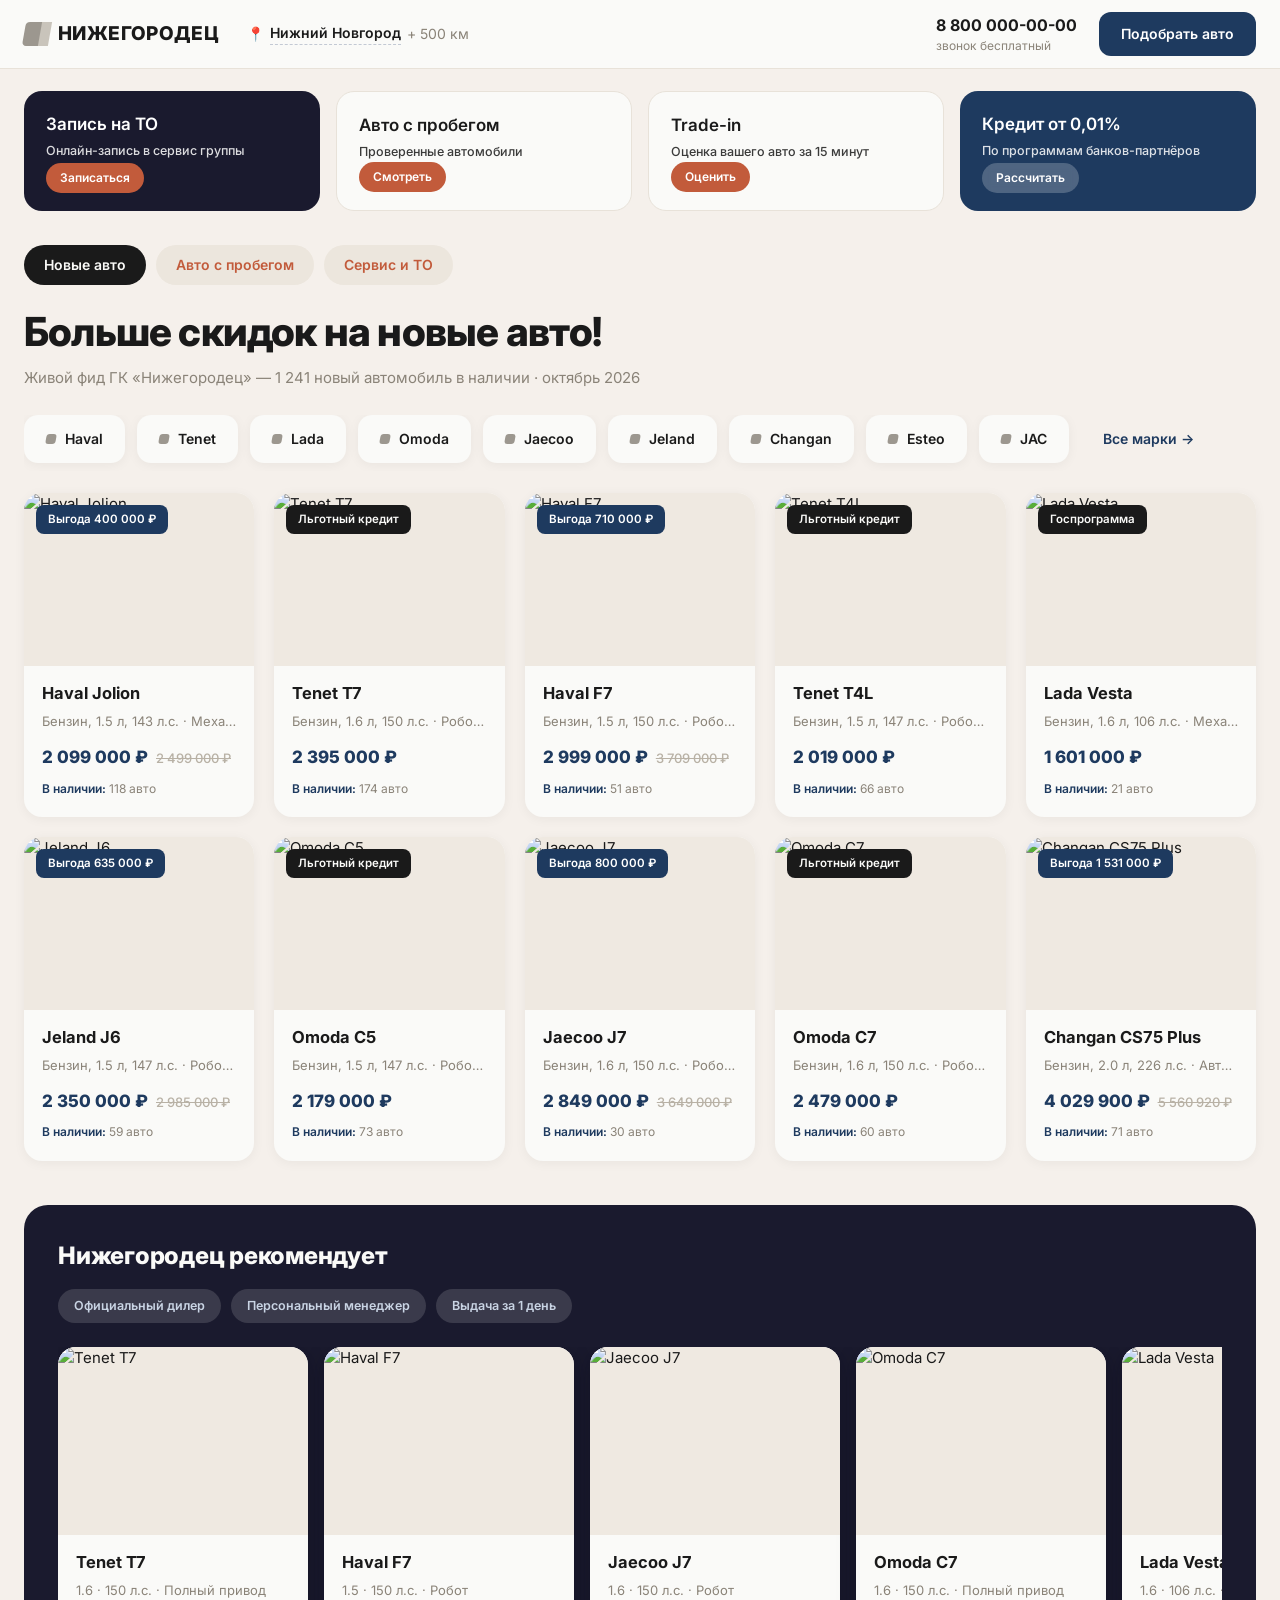
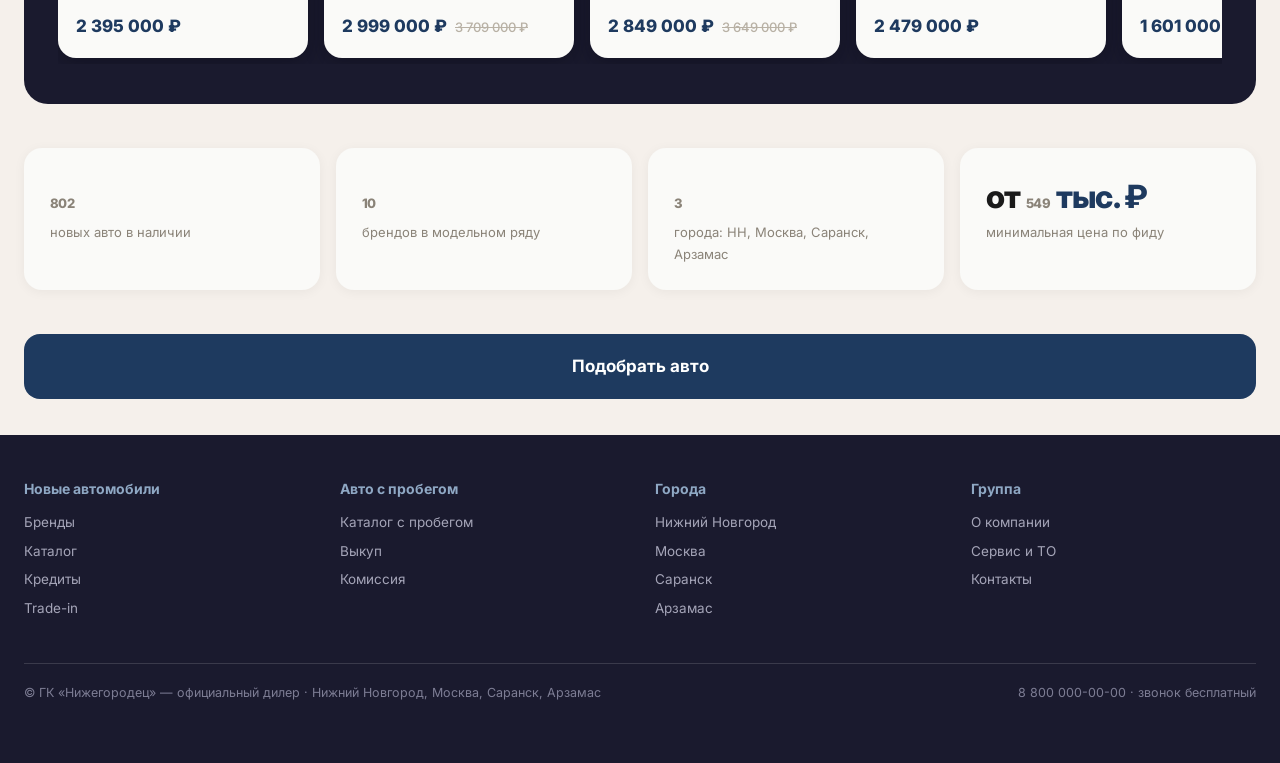
==== index.html @ 3986756a "Новый сайт ГК «Нижегородец» — концепция «Маркетплейс 2026» (вариант 6)" ====
<!DOCTYPE html>
<html lang="ru">
<head>
<meta charset="UTF-8">
<meta name="viewport" content="width=device-width, initial-scale=1.0">
<title>ГК «Нижегородец» — новые автомобили 16 брендов в наличии</title>
<link rel="preconnect" href="https://fonts.googleapis.com">
<link rel="preconnect" href="https://fonts.gstatic.com" crossorigin>
<link href="https://fonts.googleapis.com/css2?family=Inter:wght@400;500;600;700;800&display=swap" rel="stylesheet">
<style>
:root{
  --bg:#F5F0EB;
  --card:#FAFAF8;
  --ink:#1A1A1A;
  --muted:#8a8378;
  --blue:#1E3A5F;
  --blue-dark:#152b46;
  --red:#1E3A5F;
  --terra:#C25B3B;
  --mint:#1A1A2E;
  --mint-soft:#efe9e1;
  --dark:#1A1A2E;
  --radius:18px;
  --shadow:0 2px 12px rgba(26,26,26,.05);
}
*{margin:0;padding:0;box-sizing:border-box}
body{background:var(--bg);color:var(--ink);font-family:'Inter',Arial,sans-serif;font-size:15px;line-height:1.45}
a{color:inherit;text-decoration:none}
img{display:block;max-width:100%}
.wrap{max-width:1360px;margin:0 auto;padding:0 24px}

/* header */
header{background:#FAFAF8;border-bottom:1px solid #e8e2d9;position:sticky;top:0;z-index:800}
.header-in{display:flex;align-items:center;gap:28px;height:68px}
.logo{display:flex;align-items:center;gap:10px;font-weight:800;font-size:19px;letter-spacing:.02em;text-transform:uppercase}
.logo .mark{width:24px;height:24px;background:#9c978f;transform:skew(-10deg);border-radius:4px}
.logo .mark::after{content:'';display:block;width:10px;height:24px;background:#c9c4bb;margin-left:16px;transform:skew(0deg)}
.city b{border-bottom-color:#cfc8bc}
.city{display:flex;align-items:center;gap:6px;color:var(--muted);font-size:14px}
.city b{color:var(--ink);font-weight:600;border-bottom:1px dashed #c3c9d4}
.header-right{margin-left:auto;display:flex;align-items:center;gap:22px}
.phone{font-weight:700;font-size:16px}
.phone span{display:block;font-weight:400;font-size:12px;color:var(--muted)}
.btn-blue{background:var(--blue);color:#fff;font-weight:600;font-size:14px;padding:12px 22px;border-radius:12px;transition:background .2s}
.btn-blue:hover{background:var(--blue-dark)}

/* promo tiles */
.promo{display:grid;grid-template-columns:repeat(4,1fr);gap:16px;margin:22px 0}
.tile{border-radius:var(--radius);padding:22px 22px 26px;min-height:120px;position:relative;overflow:hidden;color:#fff;font-weight:600;font-size:17px;line-height:1.3;transition:transform .25s}
.tile:hover{transform:translateY(-3px)}
.tile small{display:block;font-weight:500;font-size:12.5px;opacity:.85;margin-top:8px}
.tile .pill{position:absolute;left:22px;bottom:18px;background:rgba(255,255,255,.25);backdrop-filter:blur(4px);border-radius:999px;padding:7px 14px;font-size:12px;font-weight:600}
.t1{background:#1A1A2E}
.t1 .pill{background:var(--terra);color:#fff}
.t2{background:#FAFAF8;color:#1A1A1A;border:1px solid #e8e2d9}
.t2 .pill{background:var(--terra);color:#fff}
.t3{background:#FAFAF8;color:#1A1A1A;border:1px solid #e8e2d9}
.t3 .pill{background:var(--terra);color:#fff}
.t4{background:#1E3A5F}
.t4 .pill{background:rgba(255,255,255,.22)}
@media(max-width:1000px){.promo{grid-template-columns:repeat(2,1fr)}}

/* tabs + h1 */
.tabs{display:flex;gap:10px;margin:34px 0 18px}
.tab{padding:10px 20px;border-radius:999px;background:#ece6dd;font-weight:600;font-size:14px;color:var(--muted)}
.tab.on{background:#1A1A1A;color:#FAFAF8}
.tab.terra{color:var(--terra)}
h1{font-size:clamp(26px,3.2vw,40px);font-weight:800;letter-spacing:-.02em}
.sub{color:var(--muted);margin-top:6px}

/* brand chips */
.brands{display:flex;gap:12px;margin:26px 0 8px;overflow-x:auto;padding-bottom:8px;scrollbar-width:none}
.brands::-webkit-scrollbar{display:none}
.chip{flex:0 0 auto;display:flex;align-items:center;gap:9px;background:#fff;border-radius:14px;padding:12px 20px;font-weight:600;font-size:14px;box-shadow:var(--shadow);transition:box-shadow .2s,border .2s;border:2px solid transparent}
.chip{background:#FAFAF8;border:2px solid transparent}
.chip:hover{border-color:var(--blue)}
.chip .dot{width:10px;height:10px;border-radius:3px;background:#9c978f;transform:skew(-10deg)}
.chip.all{background:transparent;box-shadow:none;color:var(--blue)}

/* catalog grid */
.grid{display:grid;grid-template-columns:repeat(5,1fr);gap:20px;margin-top:22px}
@media(max-width:1200px){.grid{grid-template-columns:repeat(3,1fr)}}
@media(max-width:760px){.grid{grid-template-columns:repeat(2,1fr)}}
.card{background:var(--card);border-radius:var(--radius);overflow:hidden;box-shadow:var(--shadow);transition:transform .25s,box-shadow .25s;display:flex;flex-direction:column}
.card:hover{transform:translateY(-4px);box-shadow:0 10px 28px rgba(20,24,31,.12)}
.card__img{position:relative;background:#efe9e1;aspect-ratio:4/3;overflow:hidden}
.card__img img{width:100%;height:100%;object-fit:cover;transition:transform .5s}
.card:hover .card__img img{transform:scale(1.05)}
.badge{position:absolute;top:12px;left:12px;background:#1A1A1A;color:#FAFAF8;font-size:11.5px;font-weight:600;padding:6px 12px;border-radius:8px}
.badge.disc{background:var(--blue);color:#fff}
.card__body{padding:16px 18px 20px;display:flex;flex-direction:column;gap:6px;flex:1}
.card__name{font-weight:700;font-size:16.5px}
.card__specs{color:var(--muted);font-size:13px;white-space:nowrap;overflow:hidden;text-overflow:ellipsis}
.card__price{margin-top:auto;padding-top:8px}
.price-now{color:#1E3A5F;font-weight:800;font-size:17px}
.price-old{color:#b8b1a5;font-size:13px;text-decoration:line-through;margin-left:8px;font-weight:500}
.stock-line{font-size:12px;color:var(--muted);margin-top:4px}
.stock-line b{color:#1E3A5F;font-weight:600}

/* recommend band */
.band{background:#1A1A2E;border-radius:24px;padding:34px 34px 40px;margin:44px 0}
.band h2{color:#FAFAF8;font-size:24px;font-weight:800;letter-spacing:-.01em}
.band .band-chips{display:flex;gap:10px;margin:16px 0 24px}
.band .band-chips span{background:rgba(250,250,248,.14);color:#c9d4e4;font-size:12.5px;font-weight:600;padding:8px 16px;border-radius:999px}
.scroller{display:grid;grid-auto-flow:column;grid-auto-columns:minmax(250px,1fr);gap:16px;overflow-x:auto;padding-bottom:6px;scrollbar-width:none}
.scroller::-webkit-scrollbar{display:none}
.scroller .card{box-shadow:0 6px 18px rgba(10,10,20,.35)}

/* big cta */
.bigcta{display:block;text-align:center;background:var(--blue);color:#fff;font-weight:700;font-size:17px;padding:20px;border-radius:16px;margin:36px 0;transition:background .2s}
.bigcta:hover{background:var(--blue-dark)}

/* numbers */
.nums{display:grid;grid-template-columns:repeat(4,1fr);gap:16px;margin:10px 0 44px}
.num{background:#FAFAF8;border-radius:var(--radius);box-shadow:var(--shadow);padding:26px}
.num b{display:block;font-size:32px;font-weight:800;letter-spacing:-.02em;color:#1A1A1A}
.num b i{font-style:normal;color:var(--blue)}
.num span{color:var(--muted);font-size:13px}
@media(max-width:900px){.nums{grid-template-columns:repeat(2,1fr)}}

/* footer */
footer{background:#1A1A2E;color:#FAFAF8;padding:44px 0 60px;margin-top:20px}
.foot-grid h4{color:#8fa8c4}
.foot-base{border-top-color:rgba(250,250,248,.14)!important;color:#7d7d94!important}
.foot-grid{display:grid;grid-template-columns:repeat(4,1fr);gap:30px}
.foot-grid h4{font-size:14px;font-weight:700;margin-bottom:14px}
.foot-grid a{display:block;color:#a5a5b8;font-size:13.5px;margin-bottom:9px}
.foot-grid a:hover{color:#8fa8c4}
.foot-base{margin-top:36px;padding-top:20px;border-top:1px solid #eceef2;color:#a9b0bd;font-size:12.5px;display:flex;justify-content:space-between;flex-wrap:wrap;gap:8px}
@media(max-width:800px){.foot-grid{grid-template-columns:repeat(2,1fr)}}

/* reveal */
.rv{opacity:0;transform:translateY(24px);transition:opacity .5s cubic-bezier(.83,0,.17,1),transform .5s cubic-bezier(.83,0,.17,1)}
.rv.in{opacity:1;transform:none}
</style>
</head>
<body>

<header>
  <div class="wrap header-in">
    <a class="logo" href="#"><span class="mark"></span>Нижегородец</a>
    <div class="city">📍 <b>Нижний Новгород</b> + 500 км</div>
    <div class="header-right">
      <div class="phone">8 800 000-00-00<span>звонок бесплатный</span></div>
      <a class="btn-blue" href="#cta">Подобрать авто</a>
    </div>
  </div>
</header>

<div class="wrap">

  <!-- promo tiles -->
  <div class="promo">
    <a class="tile t1 rv" href="#">Запись на ТО<small>Онлайн-запись в сервис группы</small><span class="pill">Записаться</span></a>
    <a class="tile t2 rv" href="#">Авто с пробегом<small>Проверенные автомобили</small><span class="pill">Смотреть</span></a>
    <a class="tile t3 rv" href="#">Trade-in<small>Оценка вашего авто за 15 минут</small><span class="pill">Оценить</span></a>
    <a class="tile t4 rv" href="#">Кредит от 0,01%<small>По программам банков-партнёров</small><span class="pill">Рассчитать</span></a>
  </div>

  <!-- tabs -->
  <div class="tabs rv">
    <span class="tab on">Новые авто</span>
    <span class="tab terra">Авто с пробегом</span>
    <span class="tab terra">Сервис и ТО</span>
  </div>

  <h1 class="rv">Больше скидок на новые авто!</h1>
  <p class="sub rv">Живой фид ГК «Нижегородец» — 1 241 новый автомобиль в наличии · октябрь 2026</p>

  <!-- brand chips -->
  <div class="brands rv">
    <a class="chip" href="#"><span class="dot"></span>Haval</a>
    <a class="chip" href="#"><span class="dot"></span>Tenet</a>
    <a class="chip" href="#"><span class="dot"></span>Lada</a>
    <a class="chip" href="#"><span class="dot"></span>Omoda</a>
    <a class="chip" href="#"><span class="dot"></span>Jaecoo</a>
    <a class="chip" href="#"><span class="dot"></span>Jeland</a>
    <a class="chip" href="#"><span class="dot"></span>Changan</a>
    <a class="chip" href="#"><span class="dot"></span>Esteo</a>
    <a class="chip" href="#"><span class="dot"></span>JAC</a>
    <a class="chip all" href="#">Все марки →</a>
  </div>

  <!-- catalog -->
  <div class="grid">

    <a class="card rv" href="#">
      <div class="card__img"><span class="badge disc">Выгода 400 000 ₽</span><img src="https://avatars.avto.ru/get-cme-media/20126285/523d904f-3e5e-486a-8e36-2b5cdfcb18aa/optimize" alt="Haval Jolion"></div>
      <div class="card__body">
        <div class="card__name">Haval Jolion</div>
        <div class="card__specs">Бензин, 1.5 л, 143 л.с. · Механика · Передний</div>
        <div class="card__price"><span class="price-now">2 099 000 ₽</span><span class="price-old">2 499 000 ₽</span></div>
        <div class="stock-line"><b>В наличии:</b> 118 авто</div>
      </div>
    </a>

    <a class="card rv" href="#">
      <div class="card__img"><span class="badge">Льготный кредит</span><img src="https://avatars.avto.ru/get-cme-media/10503315/60dfe295-039e-4ca3-9bae-f4275ef5c74d/optimize" alt="Tenet T7"></div>
      <div class="card__body">
        <div class="card__name">Tenet T7</div>
        <div class="card__specs">Бензин, 1.6 л, 150 л.с. · Робот · Полный</div>
        <div class="card__price"><span class="price-now">2 395 000 ₽</span></div>
        <div class="stock-line"><b>В наличии:</b> 174 авто</div>
      </div>
    </a>

    <a class="card rv" href="#">
      <div class="card__img"><span class="badge disc">Выгода 710 000 ₽</span><img src="https://avatars.avto.ru/get-cme-media/20943402/2eb1f048-4bbd-4cc5-bc46-0b88f4700801/optimize" alt="Haval F7"></div>
      <div class="card__body">
        <div class="card__name">Haval F7</div>
        <div class="card__specs">Бензин, 1.5 л, 150 л.с. · Робот · Передний</div>
        <div class="card__price"><span class="price-now">2 999 000 ₽</span><span class="price-old">3 709 000 ₽</span></div>
        <div class="stock-line"><b>В наличии:</b> 51 авто</div>
      </div>
    </a>

    <a class="card rv" href="#">
      <div class="card__img"><span class="badge">Льготный кредит</span><img src="https://avatars.avto.ru/get-cme-media/19826183/3891d939-042b-4578-9e8d-4a98b36e1296/optimize" alt="Tenet T4L"></div>
      <div class="card__body">
        <div class="card__name">Tenet T4L</div>
        <div class="card__specs">Бензин, 1.5 л, 147 л.с. · Робот · Передний</div>
        <div class="card__price"><span class="price-now">2 019 000 ₽</span></div>
        <div class="stock-line"><b>В наличии:</b> 66 авто</div>
      </div>
    </a>

    <a class="card rv" href="#">
      <div class="card__img"><span class="badge">Госпрограмма</span><img src="https://avatars.avto.ru/get-cme-media/20291002/72a7f35e-89e4-4236-b21e-26982a412b37/optimize" alt="Lada Vesta"></div>
      <div class="card__body">
        <div class="card__name">Lada Vesta</div>
        <div class="card__specs">Бензин, 1.6 л, 106 л.с. · Механика · Передний</div>
        <div class="card__price"><span class="price-now">1 601 000 ₽</span></div>
        <div class="stock-line"><b>В наличии:</b> 21 авто</div>
      </div>
    </a>

    <a class="card rv" href="#">
      <div class="card__img"><span class="badge disc">Выгода 635 000 ₽</span><img src="https://avatars.avto.ru/get-cme-media/16694953/2f16e83a-7d46-4641-b7f5-d07e030330f2/optimize" alt="Jeland J6"></div>
      <div class="card__body">
        <div class="card__name">Jeland J6</div>
        <div class="card__specs">Бензин, 1.5 л, 147 л.с. · Робот · Передний</div>
        <div class="card__price"><span class="price-now">2 350 000 ₽</span><span class="price-old">2 985 000 ₽</span></div>
        <div class="stock-line"><b>В наличии:</b> 59 авто</div>
      </div>
    </a>

    <a class="card rv" href="#">
      <div class="card__img"><span class="badge">Льготный кредит</span><img src="https://avatars.avto.ru/get-cme-media/16443198/bce4a12f-8aa8-4553-b621-43199894d4bb/optimize" alt="Omoda C5"></div>
      <div class="card__body">
        <div class="card__name">Omoda C5</div>
        <div class="card__specs">Бензин, 1.5 л, 147 л.с. · Робот · Передний</div>
        <div class="card__price"><span class="price-now">2 179 000 ₽</span></div>
        <div class="stock-line"><b>В наличии:</b> 73 авто</div>
      </div>
    </a>

    <a class="card rv" href="#">
      <div class="card__img"><span class="badge disc">Выгода 800 000 ₽</span><img src="https://avatars.avto.ru/get-cme-media/16637365/5283bfda-48dc-4922-9034-e161486acafa/optimize" alt="Jaecoo J7"></div>
      <div class="card__body">
        <div class="card__name">Jaecoo J7</div>
        <div class="card__specs">Бензин, 1.6 л, 150 л.с. · Робот · Передний</div>
        <div class="card__price"><span class="price-now">2 849 000 ₽</span><span class="price-old">3 649 000 ₽</span></div>
        <div class="stock-line"><b>В наличии:</b> 30 авто</div>
      </div>
    </a>

    <a class="card rv" href="#">
      <div class="card__img"><span class="badge">Льготный кредит</span><img src="https://avatars.avto.ru/get-cme-media/15587197/a8bdd90f-1346-4d6d-ad3c-28e09fdefd6e/optimize" alt="Omoda C7"></div>
      <div class="card__body">
        <div class="card__name">Omoda C7</div>
        <div class="card__specs">Бензин, 1.6 л, 150 л.с. · Робот · Полный</div>
        <div class="card__price"><span class="price-now">2 479 000 ₽</span></div>
        <div class="stock-line"><b>В наличии:</b> 60 авто</div>
      </div>
    </a>

    <a class="card rv" href="#">
      <div class="card__img"><span class="badge disc">Выгода 1 531 000 ₽</span><img src="https://avatars.avto.ru/get-cme-media/18093748/862a40e0-4301-4d15-9e29-1b87c207d4bd/optimize" alt="Changan CS75 Plus"></div>
      <div class="card__body">
        <div class="card__name">Changan CS75 Plus</div>
        <div class="card__specs">Бензин, 2.0 л, 226 л.с. · Автомат · Передний</div>
        <div class="card__price"><span class="price-now">4 029 900 ₽</span><span class="price-old">5 560 920 ₽</span></div>
        <div class="stock-line"><b>В наличии:</b> 71 авто</div>
      </div>
    </a>

  </div>

  <!-- recommend band -->
  <div class="band rv">
    <h2>Нижегородец рекомендует</h2>
    <div class="band-chips"><span>Официальный дилер</span><span>Персональный менеджер</span><span>Выдача за 1 день</span></div>
    <div class="scroller">
      <a class="card" href="#">
        <div class="card__img"><img src="https://avatars.avto.ru/get-cme-media/10503315/60dfe295-039e-4ca3-9bae-f4275ef5c74d/optimize" alt="Tenet T7"></div>
        <div class="card__body"><div class="card__name">Tenet T7</div><div class="card__specs">1.6 · 150 л.с. · Полный привод</div><div class="card__price"><span class="price-now">2 395 000 ₽</span></div></div>
      </a>
      <a class="card" href="#">
        <div class="card__img"><img src="https://avatars.avto.ru/get-cme-media/20943402/2eb1f048-4bbd-4cc5-bc46-0b88f4700801/optimize" alt="Haval F7"></div>
        <div class="card__body"><div class="card__name">Haval F7</div><div class="card__specs">1.5 · 150 л.с. · Робот</div><div class="card__price"><span class="price-now">2 999 000 ₽</span><span class="price-old">3 709 000 ₽</span></div></div>
      </a>
      <a class="card" href="#">
        <div class="card__img"><img src="https://avatars.avto.ru/get-cme-media/16637365/5283bfda-48dc-4922-9034-e161486acafa/optimize" alt="Jaecoo J7"></div>
        <div class="card__body"><div class="card__name">Jaecoo J7</div><div class="card__specs">1.6 · 150 л.с. · Робот</div><div class="card__price"><span class="price-now">2 849 000 ₽</span><span class="price-old">3 649 000 ₽</span></div></div>
      </a>
      <a class="card" href="#">
        <div class="card__img"><img src="https://avatars.avto.ru/get-cme-media/15587197/a8bdd90f-1346-4d6d-ad3c-28e09fdefd6e/optimize" alt="Omoda C7"></div>
        <div class="card__body"><div class="card__name">Omoda C7</div><div class="card__specs">1.6 · 150 л.с. · Полный привод</div><div class="card__price"><span class="price-now">2 479 000 ₽</span></div></div>
      </a>
      <a class="card" href="#">
        <div class="card__img"><img src="https://avatars.avto.ru/get-cme-media/20291002/72a7f35e-89e4-4236-b21e-26982a412b37/optimize" alt="Lada Vesta"></div>
        <div class="card__body"><div class="card__name">Lada Vesta</div><div class="card__specs">1.6 · 106 л.с. · Механика</div><div class="card__price"><span class="price-now">1 601 000 ₽</span></div></div>
      </a>
    </div>
  </div>

  <!-- numbers -->
  <div class="nums">
    <div class="num rv"><b><span data-count="1241">0</span></b><span>новых авто в наличии</span></div>
    <div class="num rv"><b><span data-count="16">0</span></b><span>брендов в модельном ряду</span></div>
    <div class="num rv"><b><span data-count="4">0</span></b><span>города: НН, Москва, Саранск, Арзамас</span></div>
    <div class="num rv"><b>от <span data-count="850">0</span><i> тыс. ₽</i></b><span>минимальная цена по фиду</span></div>
  </div>

  <a class="bigcta rv" id="cta" href="#">Подобрать авто</a>

</div>

<footer>
  <div class="wrap">
    <div class="foot-grid">
      <div>
        <h4>Новые автомобили</h4>
        <a href="#">Бренды</a><a href="#">Каталог</a><a href="#">Кредиты</a><a href="#">Trade-in</a>
      </div>
      <div>
        <h4>Авто с пробегом</h4>
        <a href="#">Каталог с пробегом</a><a href="#">Выкуп</a><a href="#">Комиссия</a>
      </div>
      <div>
        <h4>Города</h4>
        <a href="#">Нижний Новгород</a><a href="#">Москва</a><a href="#">Саранск</a><a href="#">Арзамас</a>
      </div>
      <div>
        <h4>Группа</h4>
        <a href="#">О компании</a><a href="#">Сервис и ТО</a><a href="#">Контакты</a>
      </div>
    </div>
    <div class="foot-base">
      <span>© ГК «Нижегородец» — официальный дилер · Нижний Новгород, Москва, Саранск, Арзамас</span>
      <span>8 800 000-00-00 · звонок бесплатный</span>
    </div>
  </div>
</footer>

<script>
const io = new IntersectionObserver(es => es.forEach(e => {
  if (e.isIntersecting) { e.target.classList.add('in'); io.unobserve(e.target); }
}), {threshold:.12});
document.querySelectorAll('.rv').forEach(el => io.observe(el));

const cio = new IntersectionObserver(es => es.forEach(e => {
  if (!e.isIntersecting) return;
  const el = e.target, t = +el.dataset.count, t0 = performance.now();
  const f = now => {
    const k = Math.min(1,(now-t0)/1600), ez = 1-Math.pow(1-k,4);
    el.textContent = Math.round(t*ez).toLocaleString('ru-RU');
    if (k<1) requestAnimationFrame(f);
  };
  requestAnimationFrame(f); cio.unobserve(el);
}), {threshold:.4});
document.querySelectorAll('[data-count]').forEach(el => cio.observe(el));
</script>
</body>
</html>
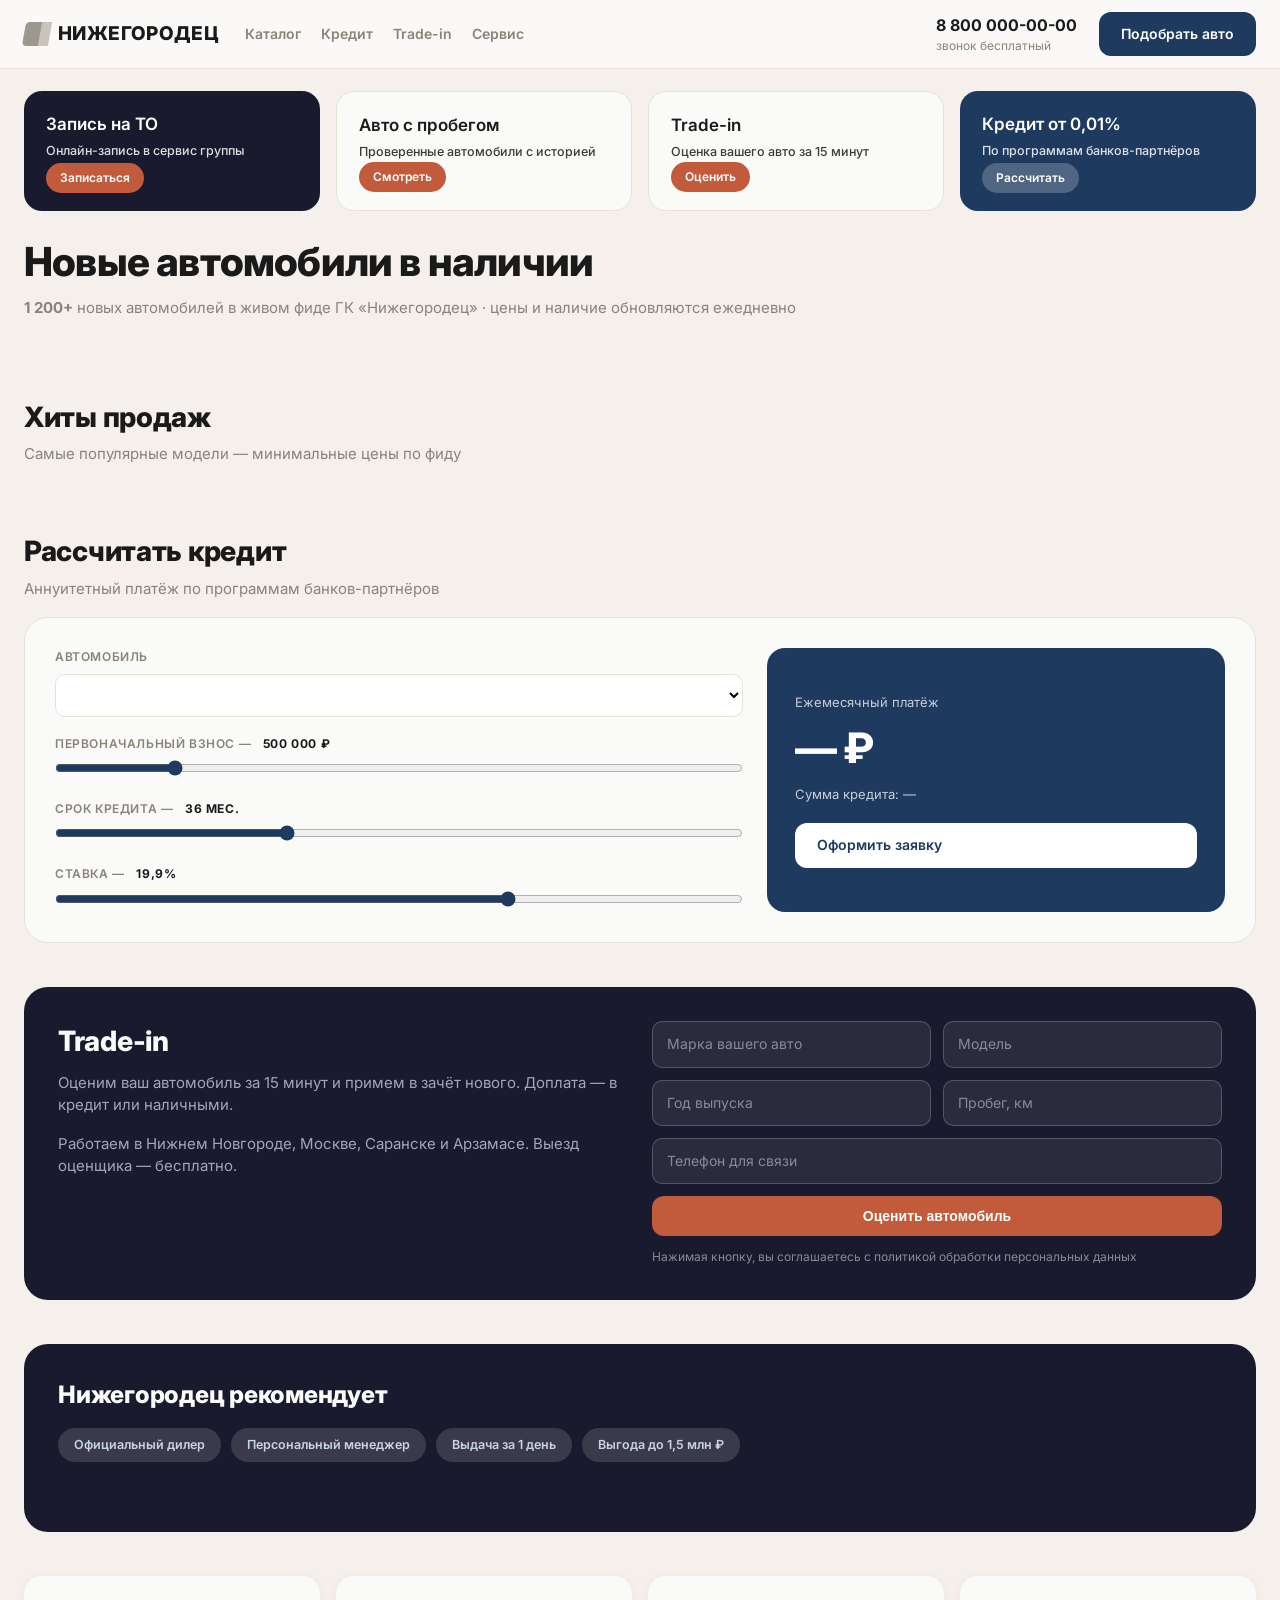
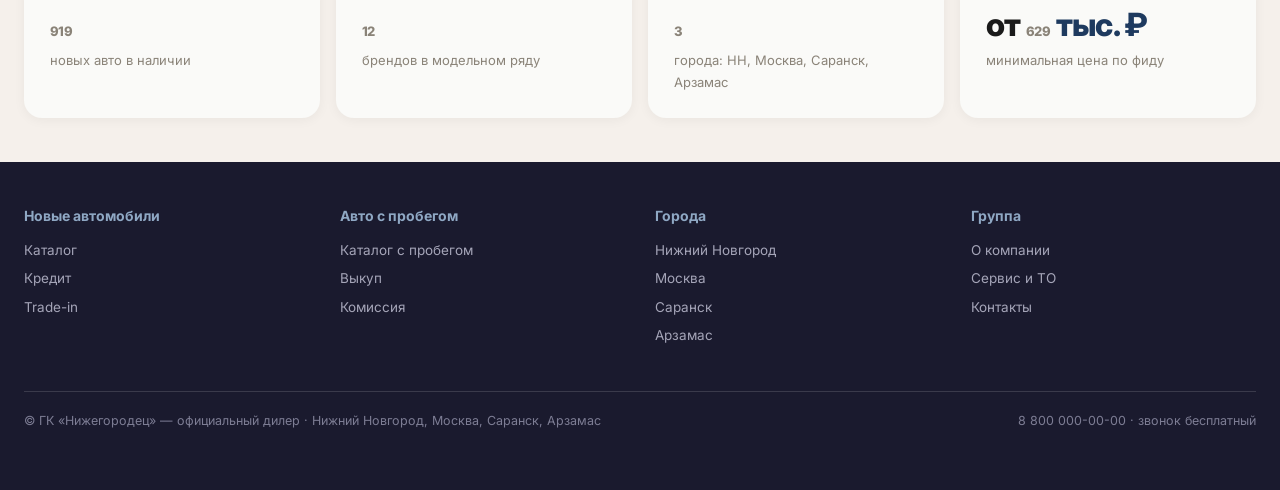
==== commit 8fb089b1: "Полный сайт: главная, каталог с фильтрами, страница автомобиля" ====
--- a/index.html
+++ b/index.html
@@ -4,145 +4,27 @@
 <meta charset="UTF-8">
 <meta name="viewport" content="width=device-width, initial-scale=1.0">
 <title>ГК «Нижегородец» — новые автомобили 16 брендов в наличии</title>
+<meta name="description" content="Официальный дилер: Haval, Tenet, Lada, Omoda, Jaecoo, Jeland, Changan и другие. Более 1200 новых автомобилей в наличии в Нижнем Новгороде, Москве, Саранске и Арзамасе. Кредит от 0,01%, trade-in, выдача за 1 день.">
 <link rel="preconnect" href="https://fonts.googleapis.com">
 <link rel="preconnect" href="https://fonts.gstatic.com" crossorigin>
 <link href="https://fonts.googleapis.com/css2?family=Inter:wght@400;500;600;700;800&display=swap" rel="stylesheet">
-<style>
-:root{
-  --bg:#F5F0EB;
-  --card:#FAFAF8;
-  --ink:#1A1A1A;
-  --muted:#8a8378;
-  --blue:#1E3A5F;
-  --blue-dark:#152b46;
-  --red:#1E3A5F;
-  --terra:#C25B3B;
-  --mint:#1A1A2E;
-  --mint-soft:#efe9e1;
-  --dark:#1A1A2E;
-  --radius:18px;
-  --shadow:0 2px 12px rgba(26,26,26,.05);
-}
-*{margin:0;padding:0;box-sizing:border-box}
-body{background:var(--bg);color:var(--ink);font-family:'Inter',Arial,sans-serif;font-size:15px;line-height:1.45}
-a{color:inherit;text-decoration:none}
-img{display:block;max-width:100%}
-.wrap{max-width:1360px;margin:0 auto;padding:0 24px}
-
-/* header */
-header{background:#FAFAF8;border-bottom:1px solid #e8e2d9;position:sticky;top:0;z-index:800}
-.header-in{display:flex;align-items:center;gap:28px;height:68px}
-.logo{display:flex;align-items:center;gap:10px;font-weight:800;font-size:19px;letter-spacing:.02em;text-transform:uppercase}
-.logo .mark{width:24px;height:24px;background:#9c978f;transform:skew(-10deg);border-radius:4px}
-.logo .mark::after{content:'';display:block;width:10px;height:24px;background:#c9c4bb;margin-left:16px;transform:skew(0deg)}
-.city b{border-bottom-color:#cfc8bc}
-.city{display:flex;align-items:center;gap:6px;color:var(--muted);font-size:14px}
-.city b{color:var(--ink);font-weight:600;border-bottom:1px dashed #c3c9d4}
-.header-right{margin-left:auto;display:flex;align-items:center;gap:22px}
-.phone{font-weight:700;font-size:16px}
-.phone span{display:block;font-weight:400;font-size:12px;color:var(--muted)}
-.btn-blue{background:var(--blue);color:#fff;font-weight:600;font-size:14px;padding:12px 22px;border-radius:12px;transition:background .2s}
-.btn-blue:hover{background:var(--blue-dark)}
-
-/* promo tiles */
-.promo{display:grid;grid-template-columns:repeat(4,1fr);gap:16px;margin:22px 0}
-.tile{border-radius:var(--radius);padding:22px 22px 26px;min-height:120px;position:relative;overflow:hidden;color:#fff;font-weight:600;font-size:17px;line-height:1.3;transition:transform .25s}
-.tile:hover{transform:translateY(-3px)}
-.tile small{display:block;font-weight:500;font-size:12.5px;opacity:.85;margin-top:8px}
-.tile .pill{position:absolute;left:22px;bottom:18px;background:rgba(255,255,255,.25);backdrop-filter:blur(4px);border-radius:999px;padding:7px 14px;font-size:12px;font-weight:600}
-.t1{background:#1A1A2E}
-.t1 .pill{background:var(--terra);color:#fff}
-.t2{background:#FAFAF8;color:#1A1A1A;border:1px solid #e8e2d9}
-.t2 .pill{background:var(--terra);color:#fff}
-.t3{background:#FAFAF8;color:#1A1A1A;border:1px solid #e8e2d9}
-.t3 .pill{background:var(--terra);color:#fff}
-.t4{background:#1E3A5F}
-.t4 .pill{background:rgba(255,255,255,.22)}
-@media(max-width:1000px){.promo{grid-template-columns:repeat(2,1fr)}}
-
-/* tabs + h1 */
-.tabs{display:flex;gap:10px;margin:34px 0 18px}
-.tab{padding:10px 20px;border-radius:999px;background:#ece6dd;font-weight:600;font-size:14px;color:var(--muted)}
-.tab.on{background:#1A1A1A;color:#FAFAF8}
-.tab.terra{color:var(--terra)}
-h1{font-size:clamp(26px,3.2vw,40px);font-weight:800;letter-spacing:-.02em}
-.sub{color:var(--muted);margin-top:6px}
-
-/* brand chips */
-.brands{display:flex;gap:12px;margin:26px 0 8px;overflow-x:auto;padding-bottom:8px;scrollbar-width:none}
-.brands::-webkit-scrollbar{display:none}
-.chip{flex:0 0 auto;display:flex;align-items:center;gap:9px;background:#fff;border-radius:14px;padding:12px 20px;font-weight:600;font-size:14px;box-shadow:var(--shadow);transition:box-shadow .2s,border .2s;border:2px solid transparent}
-.chip{background:#FAFAF8;border:2px solid transparent}
-.chip:hover{border-color:var(--blue)}
-.chip .dot{width:10px;height:10px;border-radius:3px;background:#9c978f;transform:skew(-10deg)}
-.chip.all{background:transparent;box-shadow:none;color:var(--blue)}
-
-/* catalog grid */
-.grid{display:grid;grid-template-columns:repeat(5,1fr);gap:20px;margin-top:22px}
-@media(max-width:1200px){.grid{grid-template-columns:repeat(3,1fr)}}
-@media(max-width:760px){.grid{grid-template-columns:repeat(2,1fr)}}
-.card{background:var(--card);border-radius:var(--radius);overflow:hidden;box-shadow:var(--shadow);transition:transform .25s,box-shadow .25s;display:flex;flex-direction:column}
-.card:hover{transform:translateY(-4px);box-shadow:0 10px 28px rgba(20,24,31,.12)}
-.card__img{position:relative;background:#efe9e1;aspect-ratio:4/3;overflow:hidden}
-.card__img img{width:100%;height:100%;object-fit:cover;transition:transform .5s}
-.card:hover .card__img img{transform:scale(1.05)}
-.badge{position:absolute;top:12px;left:12px;background:#1A1A1A;color:#FAFAF8;font-size:11.5px;font-weight:600;padding:6px 12px;border-radius:8px}
-.badge.disc{background:var(--blue);color:#fff}
-.card__body{padding:16px 18px 20px;display:flex;flex-direction:column;gap:6px;flex:1}
-.card__name{font-weight:700;font-size:16.5px}
-.card__specs{color:var(--muted);font-size:13px;white-space:nowrap;overflow:hidden;text-overflow:ellipsis}
-.card__price{margin-top:auto;padding-top:8px}
-.price-now{color:#1E3A5F;font-weight:800;font-size:17px}
-.price-old{color:#b8b1a5;font-size:13px;text-decoration:line-through;margin-left:8px;font-weight:500}
-.stock-line{font-size:12px;color:var(--muted);margin-top:4px}
-.stock-line b{color:#1E3A5F;font-weight:600}
-
-/* recommend band */
-.band{background:#1A1A2E;border-radius:24px;padding:34px 34px 40px;margin:44px 0}
-.band h2{color:#FAFAF8;font-size:24px;font-weight:800;letter-spacing:-.01em}
-.band .band-chips{display:flex;gap:10px;margin:16px 0 24px}
-.band .band-chips span{background:rgba(250,250,248,.14);color:#c9d4e4;font-size:12.5px;font-weight:600;padding:8px 16px;border-radius:999px}
-.scroller{display:grid;grid-auto-flow:column;grid-auto-columns:minmax(250px,1fr);gap:16px;overflow-x:auto;padding-bottom:6px;scrollbar-width:none}
-.scroller::-webkit-scrollbar{display:none}
-.scroller .card{box-shadow:0 6px 18px rgba(10,10,20,.35)}
-
-/* big cta */
-.bigcta{display:block;text-align:center;background:var(--blue);color:#fff;font-weight:700;font-size:17px;padding:20px;border-radius:16px;margin:36px 0;transition:background .2s}
-.bigcta:hover{background:var(--blue-dark)}
-
-/* numbers */
-.nums{display:grid;grid-template-columns:repeat(4,1fr);gap:16px;margin:10px 0 44px}
-.num{background:#FAFAF8;border-radius:var(--radius);box-shadow:var(--shadow);padding:26px}
-.num b{display:block;font-size:32px;font-weight:800;letter-spacing:-.02em;color:#1A1A1A}
-.num b i{font-style:normal;color:var(--blue)}
-.num span{color:var(--muted);font-size:13px}
-@media(max-width:900px){.nums{grid-template-columns:repeat(2,1fr)}}
-
-/* footer */
-footer{background:#1A1A2E;color:#FAFAF8;padding:44px 0 60px;margin-top:20px}
-.foot-grid h4{color:#8fa8c4}
-.foot-base{border-top-color:rgba(250,250,248,.14)!important;color:#7d7d94!important}
-.foot-grid{display:grid;grid-template-columns:repeat(4,1fr);gap:30px}
-.foot-grid h4{font-size:14px;font-weight:700;margin-bottom:14px}
-.foot-grid a{display:block;color:#a5a5b8;font-size:13.5px;margin-bottom:9px}
-.foot-grid a:hover{color:#8fa8c4}
-.foot-base{margin-top:36px;padding-top:20px;border-top:1px solid #eceef2;color:#a9b0bd;font-size:12.5px;display:flex;justify-content:space-between;flex-wrap:wrap;gap:8px}
-@media(max-width:800px){.foot-grid{grid-template-columns:repeat(2,1fr)}}
-
-/* reveal */
-.rv{opacity:0;transform:translateY(24px);transition:opacity .5s cubic-bezier(.83,0,.17,1),transform .5s cubic-bezier(.83,0,.17,1)}
-.rv.in{opacity:1;transform:none}
-</style>
+<link rel="icon" href="data:image/svg+xml,%3Csvg xmlns=%27http://www.w3.org/2000/svg%27 viewBox=%270 0 24 24%27%3E%3Crect width=%2724%27 height=%2724%27 rx=%274%27 fill=%27%231E3A5F%27/%3E%3C/svg%3E">
+<link rel="stylesheet" href="styles.css">
 </head>
 <body>
 
 <header>
   <div class="wrap header-in">
-    <a class="logo" href="#"><span class="mark"></span>Нижегородец</a>
-    <div class="city">📍 <b>Нижний Новгород</b> + 500 км</div>
+    <a class="logo" href="index.html"><span class="mark"></span>Нижегородец</a>
+    <nav class="nav">
+      <a href="catalog.html">Каталог</a>
+      <a href="index.html#credit">Кредит</a>
+      <a href="index.html#tradein">Trade-in</a>
+      <a href="index.html#service">Сервис</a>
+    </nav>
     <div class="header-right">
       <div class="phone">8 800 000-00-00<span>звонок бесплатный</span></div>
-      <a class="btn-blue" href="#cta">Подобрать авто</a>
+      <a class="btn" href="catalog.html">Подобрать авто</a>
     </div>
   </div>
 </header>
@@ -151,167 +33,75 @@
 
   <!-- promo tiles -->
   <div class="promo">
-    <a class="tile t1 rv" href="#">Запись на ТО<small>Онлайн-запись в сервис группы</small><span class="pill">Записаться</span></a>
-    <a class="tile t2 rv" href="#">Авто с пробегом<small>Проверенные автомобили</small><span class="pill">Смотреть</span></a>
-    <a class="tile t3 rv" href="#">Trade-in<small>Оценка вашего авто за 15 минут</small><span class="pill">Оценить</span></a>
-    <a class="tile t4 rv" href="#">Кредит от 0,01%<small>По программам банков-партнёров</small><span class="pill">Рассчитать</span></a>
-  </div>
-
-  <!-- tabs -->
-  <div class="tabs rv">
-    <span class="tab on">Новые авто</span>
-    <span class="tab terra">Авто с пробегом</span>
-    <span class="tab terra">Сервис и ТО</span>
-  </div>
-
-  <h1 class="rv">Больше скидок на новые авто!</h1>
-  <p class="sub rv">Живой фид ГК «Нижегородец» — 1 241 новый автомобиль в наличии · октябрь 2026</p>
-
-  <!-- brand chips -->
-  <div class="brands rv">
-    <a class="chip" href="#"><span class="dot"></span>Haval</a>
-    <a class="chip" href="#"><span class="dot"></span>Tenet</a>
-    <a class="chip" href="#"><span class="dot"></span>Lada</a>
-    <a class="chip" href="#"><span class="dot"></span>Omoda</a>
-    <a class="chip" href="#"><span class="dot"></span>Jaecoo</a>
-    <a class="chip" href="#"><span class="dot"></span>Jeland</a>
-    <a class="chip" href="#"><span class="dot"></span>Changan</a>
-    <a class="chip" href="#"><span class="dot"></span>Esteo</a>
-    <a class="chip" href="#"><span class="dot"></span>JAC</a>
-    <a class="chip all" href="#">Все марки →</a>
-  </div>
-
-  <!-- catalog -->
-  <div class="grid">
-
-    <a class="card rv" href="#">
-      <div class="card__img"><span class="badge disc">Выгода 400 000 ₽</span><img src="https://avatars.avto.ru/get-cme-media/20126285/523d904f-3e5e-486a-8e36-2b5cdfcb18aa/optimize" alt="Haval Jolion"></div>
-      <div class="card__body">
-        <div class="card__name">Haval Jolion</div>
-        <div class="card__specs">Бензин, 1.5 л, 143 л.с. · Механика · Передний</div>
-        <div class="card__price"><span class="price-now">2 099 000 ₽</span><span class="price-old">2 499 000 ₽</span></div>
-        <div class="stock-line"><b>В наличии:</b> 118 авто</div>
-      </div>
-    </a>
-
-    <a class="card rv" href="#">
-      <div class="card__img"><span class="badge">Льготный кредит</span><img src="https://avatars.avto.ru/get-cme-media/10503315/60dfe295-039e-4ca3-9bae-f4275ef5c74d/optimize" alt="Tenet T7"></div>
-      <div class="card__body">
-        <div class="card__name">Tenet T7</div>
-        <div class="card__specs">Бензин, 1.6 л, 150 л.с. · Робот · Полный</div>
-        <div class="card__price"><span class="price-now">2 395 000 ₽</span></div>
-        <div class="stock-line"><b>В наличии:</b> 174 авто</div>
-      </div>
-    </a>
-
-    <a class="card rv" href="#">
-      <div class="card__img"><span class="badge disc">Выгода 710 000 ₽</span><img src="https://avatars.avto.ru/get-cme-media/20943402/2eb1f048-4bbd-4cc5-bc46-0b88f4700801/optimize" alt="Haval F7"></div>
-      <div class="card__body">
-        <div class="card__name">Haval F7</div>
-        <div class="card__specs">Бензин, 1.5 л, 150 л.с. · Робот · Передний</div>
-        <div class="card__price"><span class="price-now">2 999 000 ₽</span><span class="price-old">3 709 000 ₽</span></div>
-        <div class="stock-line"><b>В наличии:</b> 51 авто</div>
-      </div>
-    </a>
-
-    <a class="card rv" href="#">
-      <div class="card__img"><span class="badge">Льготный кредит</span><img src="https://avatars.avto.ru/get-cme-media/19826183/3891d939-042b-4578-9e8d-4a98b36e1296/optimize" alt="Tenet T4L"></div>
-      <div class="card__body">
-        <div class="card__name">Tenet T4L</div>
-        <div class="card__specs">Бензин, 1.5 л, 147 л.с. · Робот · Передний</div>
-        <div class="card__price"><span class="price-now">2 019 000 ₽</span></div>
-        <div class="stock-line"><b>В наличии:</b> 66 авто</div>
-      </div>
-    </a>
-
-    <a class="card rv" href="#">
-      <div class="card__img"><span class="badge">Госпрограмма</span><img src="https://avatars.avto.ru/get-cme-media/20291002/72a7f35e-89e4-4236-b21e-26982a412b37/optimize" alt="Lada Vesta"></div>
-      <div class="card__body">
-        <div class="card__name">Lada Vesta</div>
-        <div class="card__specs">Бензин, 1.6 л, 106 л.с. · Механика · Передний</div>
-        <div class="card__price"><span class="price-now">1 601 000 ₽</span></div>
-        <div class="stock-line"><b>В наличии:</b> 21 авто</div>
-      </div>
-    </a>
-
-    <a class="card rv" href="#">
-      <div class="card__img"><span class="badge disc">Выгода 635 000 ₽</span><img src="https://avatars.avto.ru/get-cme-media/16694953/2f16e83a-7d46-4641-b7f5-d07e030330f2/optimize" alt="Jeland J6"></div>
-      <div class="card__body">
-        <div class="card__name">Jeland J6</div>
-        <div class="card__specs">Бензин, 1.5 л, 147 л.с. · Робот · Передний</div>
-        <div class="card__price"><span class="price-now">2 350 000 ₽</span><span class="price-old">2 985 000 ₽</span></div>
-        <div class="stock-line"><b>В наличии:</b> 59 авто</div>
-      </div>
-    </a>
-
-    <a class="card rv" href="#">
-      <div class="card__img"><span class="badge">Льготный кредит</span><img src="https://avatars.avto.ru/get-cme-media/16443198/bce4a12f-8aa8-4553-b621-43199894d4bb/optimize" alt="Omoda C5"></div>
-      <div class="card__body">
-        <div class="card__name">Omoda C5</div>
-        <div class="card__specs">Бензин, 1.5 л, 147 л.с. · Робот · Передний</div>
-        <div class="card__price"><span class="price-now">2 179 000 ₽</span></div>
-        <div class="stock-line"><b>В наличии:</b> 73 авто</div>
-      </div>
-    </a>
-
-    <a class="card rv" href="#">
-      <div class="card__img"><span class="badge disc">Выгода 800 000 ₽</span><img src="https://avatars.avto.ru/get-cme-media/16637365/5283bfda-48dc-4922-9034-e161486acafa/optimize" alt="Jaecoo J7"></div>
-      <div class="card__body">
-        <div class="card__name">Jaecoo J7</div>
-        <div class="card__specs">Бензин, 1.6 л, 150 л.с. · Робот · Передний</div>
-        <div class="card__price"><span class="price-now">2 849 000 ₽</span><span class="price-old">3 649 000 ₽</span></div>
-        <div class="stock-line"><b>В наличии:</b> 30 авто</div>
-      </div>
-    </a>
-
-    <a class="card rv" href="#">
-      <div class="card__img"><span class="badge">Льготный кредит</span><img src="https://avatars.avto.ru/get-cme-media/15587197/a8bdd90f-1346-4d6d-ad3c-28e09fdefd6e/optimize" alt="Omoda C7"></div>
-      <div class="card__body">
-        <div class="card__name">Omoda C7</div>
-        <div class="card__specs">Бензин, 1.6 л, 150 л.с. · Робот · Полный</div>
-        <div class="card__price"><span class="price-now">2 479 000 ₽</span></div>
-        <div class="stock-line"><b>В наличии:</b> 60 авто</div>
-      </div>
-    </a>
-
-    <a class="card rv" href="#">
-      <div class="card__img"><span class="badge disc">Выгода 1 531 000 ₽</span><img src="https://avatars.avto.ru/get-cme-media/18093748/862a40e0-4301-4d15-9e29-1b87c207d4bd/optimize" alt="Changan CS75 Plus"></div>
-      <div class="card__body">
-        <div class="card__name">Changan CS75 Plus</div>
-        <div class="card__specs">Бензин, 2.0 л, 226 л.с. · Автомат · Передний</div>
-        <div class="card__price"><span class="price-now">4 029 900 ₽</span><span class="price-old">5 560 920 ₽</span></div>
-        <div class="stock-line"><b>В наличии:</b> 71 авто</div>
-      </div>
-    </a>
-
+    <a class="tile t1 rv" href="#tradein" id="service">Запись на ТО<small>Онлайн-запись в сервис группы</small><span class="pill">Записаться</span></a>
+    <a class="tile t2 rv" href="catalog.html">Авто с пробегом<small>Проверенные автомобили с историей</small><span class="pill">Смотреть</span></a>
+    <a class="tile t3 rv" href="#tradein">Trade-in<small>Оценка вашего авто за 15 минут</small><span class="pill">Оценить</span></a>
+    <a class="tile t4 rv" href="#credit">Кредит от 0,01%<small>По программам банков-партнёров</small><span class="pill">Рассчитать</span></a>
+  </div>
+
+  <h1 class="rv">Новые автомобили в наличии</h1>
+  <p class="sub rv"><b id="live-count">…</b> новых автомобилей в живом фиде ГК «Нижегородец» · цены и наличие обновляются ежедневно</p>
+
+  <!-- brands -->
+  <div class="brands rv" id="brand-chips"></div>
+
+  <!-- hits -->
+  <div class="section">
+    <h2 class="rv">Хиты продаж</h2>
+    <p class="sub rv">Самые популярные модели — минимальные цены по фиду</p>
+    <div class="grid" id="hits"></div>
+  </div>
+
+  <!-- credit calculator -->
+  <div class="section" id="credit">
+    <h2 class="rv">Рассчитать кредит</h2>
+    <p class="sub rv">Аннуитетный платёж по программам банков-партнёров</p>
+    <div class="calc rv" style="margin-top:18px">
+      <div>
+        <label>Автомобиль</label>
+        <select id="calc-car"></select>
+        <label>Первоначальный взнос — <output id="calc-down-out">500 000 ₽</output></label>
+        <input type="range" id="calc-down" min="0" max="3000000" step="25000" value="500000">
+        <label>Срок кредита — <output id="calc-term-out">36 мес.</output></label>
+        <input type="range" id="calc-term" min="12" max="84" step="6" value="36">
+        <label>Ставка — <output id="calc-rate-out">19,9%</output></label>
+        <input type="range" id="calc-rate" min="0.1" max="30" step="0.1" value="19.9">
+      </div>
+      <div class="calc__result">
+        <span>Ежемесячный платёж</span>
+        <div class="pay" id="calc-pay">— ₽</div>
+        <span id="calc-sumline">Сумма кредита: —</span>
+        <a class="btn" href="tel:88000000000">Оформить заявку</a>
+      </div>
+    </div>
+  </div>
+
+  <!-- trade-in -->
+  <div class="section" id="tradein">
+    <div class="tradein rv">
+      <div>
+        <h2>Trade-in</h2>
+        <p class="sub" style="margin-top:10px">Оценим ваш автомобиль за 15 минут и примем в зачёт нового. Доплата — в кредит или наличными.</p>
+        <p class="sub" style="margin-top:18px">Работаем в Нижнем Новгороде, Москве, Саранске и Арзамасе. Выезд оценщика — бесплатно.</p>
+      </div>
+      <form class="ti-form" id="ti-form">
+        <input required name="brand" placeholder="Марка вашего авто">
+        <input required name="model" placeholder="Модель">
+        <input required name="year" placeholder="Год выпуска" inputmode="numeric">
+        <input required name="km" placeholder="Пробег, км" inputmode="numeric">
+        <input class="full" required name="phone" type="tel" placeholder="Телефон для связи">
+        <button class="btn full" type="submit">Оценить автомобиль</button>
+        <div class="ti-note">Нажимая кнопку, вы соглашаетесь с политикой обработки персональных данных</div>
+        <div class="ti-done full" id="ti-done"></div>
+      </form>
+    </div>
   </div>
 
   <!-- recommend band -->
   <div class="band rv">
     <h2>Нижегородец рекомендует</h2>
-    <div class="band-chips"><span>Официальный дилер</span><span>Персональный менеджер</span><span>Выдача за 1 день</span></div>
-    <div class="scroller">
-      <a class="card" href="#">
-        <div class="card__img"><img src="https://avatars.avto.ru/get-cme-media/10503315/60dfe295-039e-4ca3-9bae-f4275ef5c74d/optimize" alt="Tenet T7"></div>
-        <div class="card__body"><div class="card__name">Tenet T7</div><div class="card__specs">1.6 · 150 л.с. · Полный привод</div><div class="card__price"><span class="price-now">2 395 000 ₽</span></div></div>
-      </a>
-      <a class="card" href="#">
-        <div class="card__img"><img src="https://avatars.avto.ru/get-cme-media/20943402/2eb1f048-4bbd-4cc5-bc46-0b88f4700801/optimize" alt="Haval F7"></div>
-        <div class="card__body"><div class="card__name">Haval F7</div><div class="card__specs">1.5 · 150 л.с. · Робот</div><div class="card__price"><span class="price-now">2 999 000 ₽</span><span class="price-old">3 709 000 ₽</span></div></div>
-      </a>
-      <a class="card" href="#">
-        <div class="card__img"><img src="https://avatars.avto.ru/get-cme-media/16637365/5283bfda-48dc-4922-9034-e161486acafa/optimize" alt="Jaecoo J7"></div>
-        <div class="card__body"><div class="card__name">Jaecoo J7</div><div class="card__specs">1.6 · 150 л.с. · Робот</div><div class="card__price"><span class="price-now">2 849 000 ₽</span><span class="price-old">3 649 000 ₽</span></div></div>
-      </a>
-      <a class="card" href="#">
-        <div class="card__img"><img src="https://avatars.avto.ru/get-cme-media/15587197/a8bdd90f-1346-4d6d-ad3c-28e09fdefd6e/optimize" alt="Omoda C7"></div>
-        <div class="card__body"><div class="card__name">Omoda C7</div><div class="card__specs">1.6 · 150 л.с. · Полный привод</div><div class="card__price"><span class="price-now">2 479 000 ₽</span></div></div>
-      </a>
-      <a class="card" href="#">
-        <div class="card__img"><img src="https://avatars.avto.ru/get-cme-media/20291002/72a7f35e-89e4-4236-b21e-26982a412b37/optimize" alt="Lada Vesta"></div>
-        <div class="card__body"><div class="card__name">Lada Vesta</div><div class="card__specs">1.6 · 106 л.с. · Механика</div><div class="card__price"><span class="price-now">1 601 000 ₽</span></div></div>
-      </a>
-    </div>
+    <div class="band-chips"><span>Официальный дилер</span><span>Персональный менеджер</span><span>Выдача за 1 день</span><span>Выгода до 1,5 млн ₽</span></div>
+    <div class="scroller" id="band-scroller"></div>
   </div>
 
   <!-- numbers -->
@@ -322,8 +112,6 @@
     <div class="num rv"><b>от <span data-count="850">0</span><i> тыс. ₽</i></b><span>минимальная цена по фиду</span></div>
   </div>
 
-  <a class="bigcta rv" id="cta" href="#">Подобрать авто</a>
-
 </div>
 
 <footer>
@@ -331,11 +119,11 @@
     <div class="foot-grid">
       <div>
         <h4>Новые автомобили</h4>
-        <a href="#">Бренды</a><a href="#">Каталог</a><a href="#">Кредиты</a><a href="#">Trade-in</a>
+        <a href="catalog.html">Каталог</a><a href="index.html#credit">Кредит</a><a href="index.html#tradein">Trade-in</a>
       </div>
       <div>
         <h4>Авто с пробегом</h4>
-        <a href="#">Каталог с пробегом</a><a href="#">Выкуп</a><a href="#">Комиссия</a>
+        <a href="catalog.html">Каталог с пробегом</a><a href="index.html#tradein">Выкуп</a><a href="index.html#tradein">Комиссия</a>
       </div>
       <div>
         <h4>Города</h4>
@@ -343,7 +131,7 @@
       </div>
       <div>
         <h4>Группа</h4>
-        <a href="#">О компании</a><a href="#">Сервис и ТО</a><a href="#">Контакты</a>
+        <a href="#">О компании</a><a href="index.html#service">Сервис и ТО</a><a href="#">Контакты</a>
       </div>
     </div>
     <div class="foot-base">
@@ -353,23 +141,87 @@
   </div>
 </footer>
 
+<script src="site.js"></script>
 <script>
-const io = new IntersectionObserver(es => es.forEach(e => {
-  if (e.isIntersecting) { e.target.classList.add('in'); io.unobserve(e.target); }
-}), {threshold:.12});
-document.querySelectorAll('.rv').forEach(el => io.observe(el));
-
-const cio = new IntersectionObserver(es => es.forEach(e => {
-  if (!e.isIntersecting) return;
-  const el = e.target, t = +el.dataset.count, t0 = performance.now();
-  const f = now => {
-    const k = Math.min(1,(now-t0)/1600), ez = 1-Math.pow(1-k,4);
-    el.textContent = Math.round(t*ez).toLocaleString('ru-RU');
-    if (k<1) requestAnimationFrame(f);
-  };
-  requestAnimationFrame(f); cio.unobserve(el);
-}), {threshold:.4});
-document.querySelectorAll('[data-count]').forEach(el => cio.observe(el));
+NN.load().then(cars => {
+  // live count
+  document.getElementById('live-count').textContent = NN.fmt(cars.length);
+
+  // brand chips with counts
+  const byMake = {};
+  cars.forEach(c => { (byMake[c.make] = byMake[c.make] || []).push(c); });
+  const priority = ['Haval','Tenet','ВАЗ (LADA)','Jeland','Omoda','Jaecoo','Changan','Esteo','JAC'];
+  const makes = Object.keys(byMake).sort((a,b) => {
+    const ia = priority.indexOf(a), ib = priority.indexOf(b);
+    return (ia<0?99:ia) - (ib<0?99:ib) || byMake[b].length - byMake[a].length;
+  });
+  document.getElementById('brand-chips').innerHTML =
+    makes.map(m => '<a class="chip" href="catalog.html?make=' + encodeURIComponent(m) + '">' +
+      '<span class="dot"></span>' + NN.makeName(m) + ' <b>' + byMake[m].length + '</b></a>').join('') +
+    '<a class="chip all" href="catalog.html">Все марки →</a>';
+
+  // hits: min-price car per top models
+  const topModels = ['T7','Jolion','C5','J7','CS75 Plus','Vesta','F7','T4L','J6','C7','Dargo','CS35 Max','T8','Granta','U5 Plus'];
+  const hits = [];
+  topModels.forEach(m => {
+    const list = cars.filter(c => c.model === m).sort((a,b) => a.price - b.price);
+    if (list.length) hits.push(list[0]);
+  });
+  document.getElementById('hits').innerHTML = hits.map(NN.card).join('');
+
+  // band scroller: top discounts
+  const hot = cars.filter(c => c.disc > 0).sort((a,b) => b.disc - a.disc).slice(0,6);
+  document.getElementById('band-scroller').innerHTML = hot.map(NN.card).join('');
+
+  // calculator
+  const sel = document.getElementById('calc-car');
+  const uniq = [];
+  const seen = new Set();
+  cars.slice().sort((a,b) => a.price - b.price).forEach(c => {
+    const key = c.make + '|' + c.model;
+    if (seen.has(key)) return;
+    seen.add(key);
+    uniq.push(c);
+  });
+  sel.innerHTML = uniq.map(c =>
+    '<option value="' + c.id + '">' + NN.makeName(c.make) + ' ' + c.model + ' — ' + NN.price(c) + '</option>').join('');
+  sel.selectedIndex = Math.min(5, uniq.length-1);
+
+  const down = document.getElementById('calc-down'),
+        term = document.getElementById('calc-term'),
+        rate = document.getElementById('calc-rate');
+  function recalc(){
+    const car = cars.find(c => c.id === sel.value) || cars[0];
+    const d = Math.min(+down.value, car.price);
+    const S = Math.max(0, car.price - d);
+    const pay = NN.annuity(S, +rate.value, +term.value);
+    document.getElementById('calc-down-out').textContent = NN.fmt(d) + ' ₽';
+    document.getElementById('calc-term-out').textContent = term.value + ' мес.';
+    document.getElementById('calc-rate-out').textContent = String(+rate.value).replace('.',',') + '%';
+    document.getElementById('calc-pay').textContent = NN.fmt(pay) + ' ₽';
+    document.getElementById('calc-sumline').textContent = 'Сумма кредита: ' + NN.fmt(S) + ' ₽ · ' + NN.makeName(car.make) + ' ' + car.model;
+  }
+  [sel, down, term, rate].forEach(el => el.addEventListener('input', recalc));
+  recalc();
+
+  // trade-in form (без бэкенда: формируем заявку и предлагаем позвонить)
+  document.getElementById('ti-form').addEventListener('submit', e => {
+    e.preventDefault();
+    const f = new FormData(e.target);
+    const done = document.getElementById('ti-done');
+    done.style.display = 'block';
+    done.innerHTML = 'Заявка сформирована: <b>' + f.get('brand') + ' ' + f.get('model') +
+      ', ' + f.get('year') + ' г., пробег ' + NN.fmt(f.get('km')) + ' км</b>.<br>' +
+      'Позвоните нам — <a href="tel:88000000000" style="color:#fff;text-decoration:underline">8 800 000-00-00</a> — назовите код заявки <b>TI-' +
+      Math.floor(1000 + Math.random()*9000) + '</b>, оценщик уже ждёт.';
+  });
+}).catch(err => {
+  console.error(err);
+  document.getElementById('live-count').textContent = '1 200+';
+});
+
+NN.reveal();
+NN.counters();
 </script>
 </body>
 </html>
--- a/styles.css
+++ b/styles.css
@@ -0,0 +1,177 @@
+/* ГК «Нижегородец» — дизайн-система «Маркетплейс 2026» (вариант 6) */
+:root{
+  --bg:#F5F0EB;
+  --card:#FAFAF8;
+  --ink:#1A1A1A;
+  --muted:#8a8378;
+  --blue:#1E3A5F;
+  --blue-dark:#152b46;
+  --terra:#C25B3B;
+  --dark:#1A1A2E;
+  --line:#e8e2d9;
+  --soft:#efe9e1;
+  --radius:18px;
+  --shadow:0 2px 12px rgba(26,26,26,.05);
+}
+*{margin:0;padding:0;box-sizing:border-box}
+body{background:var(--bg);color:var(--ink);font-family:'Inter',Arial,sans-serif;font-size:15px;line-height:1.45}
+a{color:inherit;text-decoration:none}
+img{display:block;max-width:100%}
+.wrap{max-width:1360px;margin:0 auto;padding:0 24px}
+
+/* header */
+header{background:rgba(250,250,248,.92);backdrop-filter:blur(10px);border-bottom:1px solid var(--line);position:sticky;top:0;z-index:800}
+.header-in{display:flex;align-items:center;gap:26px;height:68px}
+.logo{display:flex;align-items:center;gap:10px;font-weight:800;font-size:19px;letter-spacing:.02em;text-transform:uppercase}
+.logo .mark{width:24px;height:24px;background:#9c978f;transform:skew(-10deg);border-radius:4px}
+.logo .mark::after{content:'';display:block;width:10px;height:24px;background:#c9c4bb;margin-left:16px}
+.nav{display:flex;gap:20px;font-weight:600;font-size:14px}
+.nav a{color:var(--muted);transition:color .2s}
+.nav a:hover,.nav a.on{color:var(--blue)}
+.header-right{margin-left:auto;display:flex;align-items:center;gap:22px}
+.phone{font-weight:700;font-size:16px;white-space:nowrap}
+.phone span{display:block;font-weight:400;font-size:12px;color:var(--muted)}
+.btn{background:var(--blue);color:#fff;font-weight:600;font-size:14px;padding:12px 22px;border-radius:12px;transition:background .2s;border:0;cursor:pointer;display:inline-block}
+.btn:hover{background:var(--blue-dark)}
+.btn--ghost{background:transparent;color:var(--blue);border:1.5px solid var(--blue)}
+.btn--ghost:hover{background:rgba(30,58,95,.07)}
+@media(max-width:980px){.nav{display:none}}
+
+/* promo tiles */
+.promo{display:grid;grid-template-columns:repeat(4,1fr);gap:16px;margin:22px 0}
+.tile{border-radius:var(--radius);padding:22px 22px 26px;min-height:120px;position:relative;overflow:hidden;color:#fff;font-weight:600;font-size:17px;line-height:1.3;transition:transform .25s}
+.tile:hover{transform:translateY(-3px)}
+.tile small{display:block;font-weight:500;font-size:12.5px;opacity:.85;margin-top:8px}
+.tile .pill{position:absolute;left:22px;bottom:18px;border-radius:999px;padding:7px 14px;font-size:12px;font-weight:600}
+.t1{background:var(--dark)} .t1 .pill{background:var(--terra);color:#fff}
+.t2{background:var(--card);color:var(--ink);border:1px solid var(--line)} .t2 .pill{background:var(--terra);color:#fff}
+.t3{background:var(--card);color:var(--ink);border:1px solid var(--line)} .t3 .pill{background:var(--terra);color:#fff}
+.t4{background:var(--blue)} .t4 .pill{background:rgba(255,255,255,.22);color:#fff}
+@media(max-width:1000px){.promo{grid-template-columns:repeat(2,1fr)}}
+
+/* headings */
+h1{font-size:clamp(26px,3.2vw,40px);font-weight:800;letter-spacing:-.02em}
+h2{font-size:clamp(21px,2.4vw,28px);font-weight:800;letter-spacing:-.01em}
+.sub{color:var(--muted);margin-top:6px}
+.section{margin:44px 0}
+
+/* brand chips */
+.brands{display:flex;gap:12px;margin:26px 0 8px;overflow-x:auto;padding-bottom:8px;scrollbar-width:none;flex-wrap:wrap}
+.chip{display:flex;align-items:center;gap:9px;background:var(--card);border-radius:14px;padding:12px 20px;font-weight:600;font-size:14px;box-shadow:var(--shadow);border:2px solid transparent;transition:border-color .2s}
+.chip:hover{border-color:var(--blue)}
+.chip .dot{width:10px;height:10px;border-radius:3px;background:#9c978f;transform:skew(-10deg)}
+.chip b{color:var(--blue);font-weight:700}
+.chip.all{background:transparent;box-shadow:none;color:var(--blue)}
+
+/* car cards */
+.grid{display:grid;grid-template-columns:repeat(5,1fr);gap:20px;margin-top:22px}
+@media(max-width:1200px){.grid{grid-template-columns:repeat(3,1fr)}}
+@media(max-width:760px){.grid{grid-template-columns:repeat(2,1fr)}}
+.card{background:var(--card);border-radius:var(--radius);overflow:hidden;box-shadow:var(--shadow);transition:transform .25s,box-shadow .25s;display:flex;flex-direction:column}
+.card:hover{transform:translateY(-4px);box-shadow:0 10px 28px rgba(20,24,31,.12)}
+.card__img{position:relative;background:var(--soft);aspect-ratio:4/3;overflow:hidden}
+.card__img img{width:100%;height:100%;object-fit:cover;transition:transform .5s}
+.card:hover .card__img img{transform:scale(1.05)}
+.badge{position:absolute;top:12px;left:12px;background:#1A1A1A;color:#FAFAF8;font-size:11.5px;font-weight:600;padding:6px 12px;border-radius:8px}
+.badge.disc{background:var(--blue);color:#fff}
+.badge.terra{background:var(--terra);color:#fff}
+.card__body{padding:16px 18px 20px;display:flex;flex-direction:column;gap:6px;flex:1}
+.card__name{font-weight:700;font-size:16.5px}
+.card__specs{color:var(--muted);font-size:13px;white-space:nowrap;overflow:hidden;text-overflow:ellipsis}
+.card__price{margin-top:auto;padding-top:8px}
+.price-now{color:var(--blue);font-weight:800;font-size:17px}
+.price-old{color:#b8b1a5;font-size:13px;text-decoration:line-through;margin-left:8px;font-weight:500}
+.stock-line{font-size:12px;color:var(--muted);margin-top:4px}
+.stock-line b{color:var(--blue);font-weight:600}
+
+/* dark band */
+.band{background:var(--dark);border-radius:24px;padding:34px 34px 40px;margin:44px 0}
+.band h2{color:#FAFAF8;font-size:24px;font-weight:800;letter-spacing:-.01em}
+.band .band-chips{display:flex;gap:10px;margin:16px 0 24px;flex-wrap:wrap}
+.band .band-chips span{background:rgba(250,250,248,.14);color:#c9d4e4;font-size:12.5px;font-weight:600;padding:8px 16px;border-radius:999px}
+.scroller{display:grid;grid-auto-flow:column;grid-auto-columns:minmax(250px,1fr);gap:16px;overflow-x:auto;padding-bottom:6px;scrollbar-width:none}
+.scroller::-webkit-scrollbar{display:none}
+.scroller .card{box-shadow:0 6px 18px rgba(10,10,20,.35)}
+
+/* filters (catalog) */
+.filters{background:var(--card);border:1px solid var(--line);border-radius:var(--radius);padding:20px;margin:22px 0;display:grid;grid-template-columns:repeat(6,1fr);gap:12px}
+.filters label{display:block;font-size:11.5px;font-weight:600;color:var(--muted);text-transform:uppercase;letter-spacing:.05em;margin-bottom:6px}
+.filters select,.filters input{width:100%;padding:10px 12px;border:1px solid var(--line);border-radius:10px;background:#fff;font:inherit;font-size:14px;color:var(--ink)}
+.filters select:focus,.filters input:focus{outline:none;border-color:var(--blue)}
+.filters .f-actions{display:flex;align-items:flex-end;gap:8px}
+.filters .f-actions .btn{padding:11px 18px;font-size:13.5px}
+@media(max-width:1000px){.filters{grid-template-columns:repeat(2,1fr)}}
+.results-line{display:flex;align-items:baseline;gap:14px;margin:18px 0 4px}
+.results-line b{font-size:20px;color:var(--blue)}
+.more-wrap{text-align:center;margin:28px 0}
+
+/* calculator */
+.calc{display:grid;grid-template-columns:1.2fr .8fr;gap:24px;background:var(--card);border:1px solid var(--line);border-radius:24px;padding:30px}
+.calc label{display:block;font-size:12px;font-weight:600;color:var(--muted);text-transform:uppercase;letter-spacing:.05em;margin:18px 0 8px}
+.calc label:first-child{margin-top:0}
+.calc output{font-weight:700;color:var(--ink);margin-left:8px}
+.calc input[type=range]{width:100%;accent-color:var(--blue)}
+.calc select{width:100%;padding:11px 12px;border:1px solid var(--line);border-radius:10px;background:#fff;font:inherit;font-size:14px}
+.calc__result{background:var(--blue);color:#fff;border-radius:var(--radius);padding:28px;display:flex;flex-direction:column;justify-content:center;gap:6px}
+.calc__result .pay{font-size:clamp(30px,3.4vw,42px);font-weight:800;letter-spacing:-.02em}
+.calc__result span{opacity:.75;font-size:13px}
+.calc__result .btn{margin-top:14px;background:#fff;color:var(--blue)}
+.calc__result .btn:hover{background:#eef2f7}
+@media(max-width:900px){.calc{grid-template-columns:1fr}}
+
+/* trade-in form */
+.tradein{display:grid;grid-template-columns:1fr 1fr;gap:24px;background:var(--dark);border-radius:24px;padding:34px;color:#FAFAF8}
+.tradein h2{color:#FAFAF8}
+.tradein .sub{color:#a5a5b8}
+.ti-form{display:grid;grid-template-columns:1fr 1fr;gap:12px}
+.ti-form input,.ti-form select{padding:12px 14px;border:1px solid rgba(250,250,248,.2);border-radius:10px;background:rgba(250,250,248,.08);color:#FAFAF8;font:inherit;font-size:14px}
+.ti-form input::placeholder{color:#8a8a96}
+.ti-form input:focus,.ti-form select:focus{outline:none;border-color:var(--terra)}
+.ti-form .full{grid-column:1/-1}
+.ti-form .btn{background:var(--terra)}
+.ti-form .btn:hover{background:#a94d31}
+.ti-note{grid-column:1/-1;font-size:12px;color:#8a8a96}
+.ti-done{background:rgba(250,250,248,.1);border:1px solid rgba(250,250,248,.2);border-radius:12px;padding:16px;font-size:14px;display:none}
+@media(max-width:900px){.tradein{grid-template-columns:1fr}}
+
+/* numbers */
+.nums{display:grid;grid-template-columns:repeat(4,1fr);gap:16px;margin:10px 0 44px}
+.num{background:var(--card);border-radius:var(--radius);box-shadow:var(--shadow);padding:26px}
+.num b{display:block;font-size:32px;font-weight:800;letter-spacing:-.02em}
+.num b i{font-style:normal;color:var(--blue)}
+.num span{color:var(--muted);font-size:13px}
+@media(max-width:900px){.nums{grid-template-columns:repeat(2,1fr)}}
+
+/* car page */
+.car-top{display:grid;grid-template-columns:1.15fr .85fr;gap:30px;margin-top:26px}
+@media(max-width:1000px){.car-top{grid-template-columns:1fr}}
+.gallery__main{border-radius:var(--radius);overflow:hidden;background:var(--soft);aspect-ratio:4/3}
+.gallery__main img{width:100%;height:100%;object-fit:cover}
+.gallery__thumbs{display:grid;grid-template-columns:repeat(6,1fr);gap:8px;margin-top:8px}
+.gallery__thumbs img{border-radius:10px;aspect-ratio:4/3;object-fit:cover;cursor:pointer;opacity:.6;transition:opacity .2s;border:2px solid transparent}
+.gallery__thumbs img.on,.gallery__thumbs img:hover{opacity:1;border-color:var(--blue)}
+.buybox{background:var(--card);border:1px solid var(--line);border-radius:var(--radius);padding:26px;position:sticky;top:88px;align-self:start}
+.buybox .price-now{font-size:30px}
+.buybox .price-old{font-size:16px}
+.benefits{display:flex;flex-direction:column;gap:8px;margin:16px 0}
+.benefits div{display:flex;justify-content:space-between;font-size:13.5px;background:var(--soft);border-radius:10px;padding:10px 14px}
+.benefits b{color:var(--blue)}
+.specs{display:grid;grid-template-columns:repeat(2,1fr);gap:10px;margin-top:22px}
+.specs div{background:var(--card);border:1px solid var(--line);border-radius:12px;padding:12px 16px;font-size:13.5px}
+.specs span{display:block;color:var(--muted);font-size:11.5px;text-transform:uppercase;letter-spacing:.05em;margin-bottom:3px}
+.crumbs{font-size:13px;color:var(--muted);margin-top:24px}
+.crumbs a{color:var(--blue)}
+.msg-404{background:var(--card);border:1px solid var(--line);border-radius:var(--radius);padding:40px;text-align:center;margin:40px 0}
+
+/* footer */
+footer{background:var(--dark);color:#FAFAF8;padding:44px 0 60px;margin-top:20px}
+.foot-grid{display:grid;grid-template-columns:repeat(4,1fr);gap:30px}
+.foot-grid h4{font-size:14px;font-weight:700;margin-bottom:14px;color:#8fa8c4}
+.foot-grid a{display:block;color:#a5a5b8;font-size:13.5px;margin-bottom:9px}
+.foot-grid a:hover{color:#8fa8c4}
+.foot-base{margin-top:36px;padding-top:20px;border-top:1px solid rgba(250,250,248,.14);color:#7d7d94;font-size:12.5px;display:flex;justify-content:space-between;flex-wrap:wrap;gap:8px}
+@media(max-width:800px){.foot-grid{grid-template-columns:repeat(2,1fr)}}
+
+/* reveal */
+.rv{opacity:0;transform:translateY(24px);transition:opacity .5s cubic-bezier(.83,0,.17,1),transform .5s cubic-bezier(.83,0,.17,1)}
+.rv.in{opacity:1;transform:none}
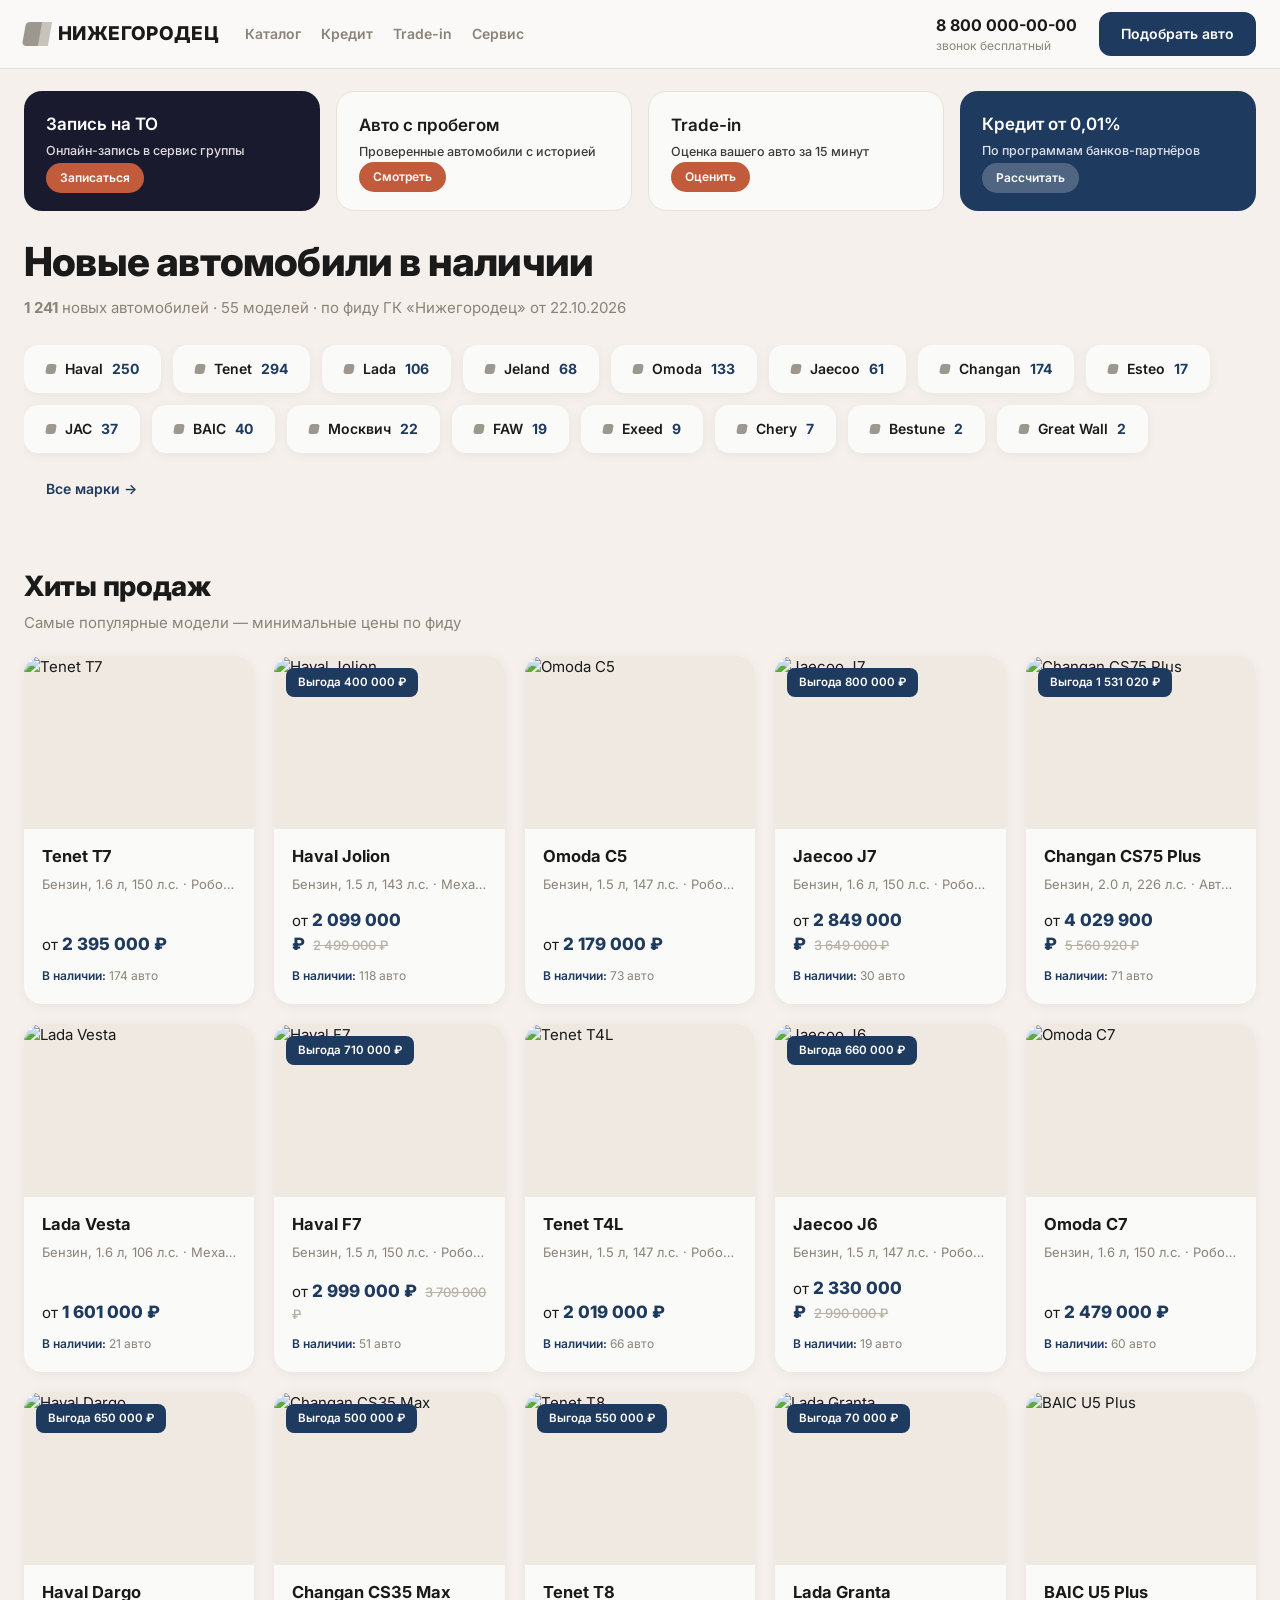
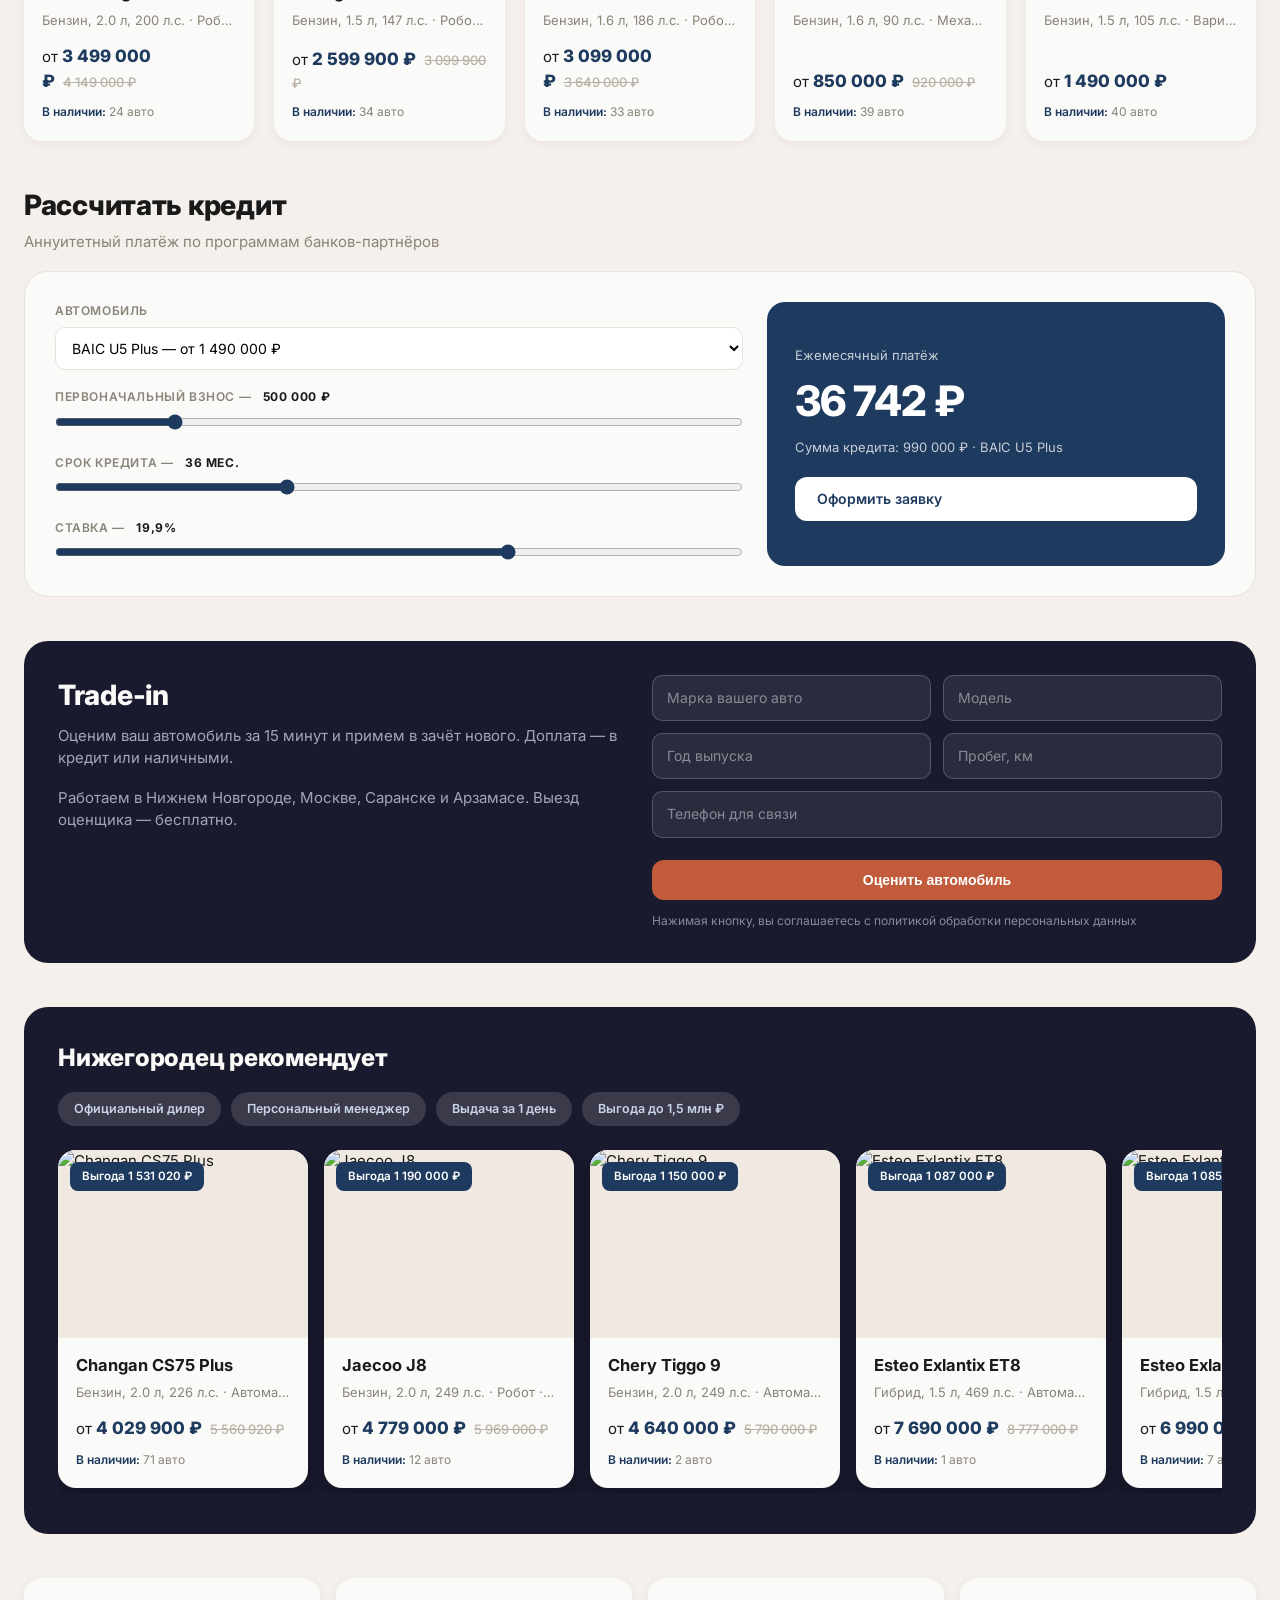
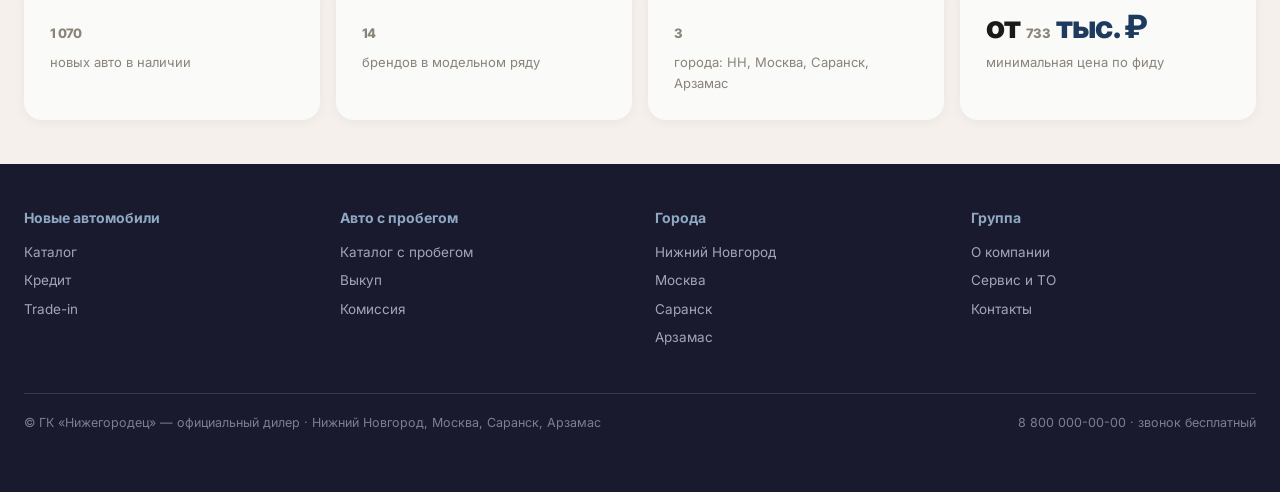
==== commit 09461206: "Full site pages: index, catalog, car (models architecture)" ====
--- a/index.html
+++ b/index.html
@@ -40,7 +40,7 @@
   </div>
 
   <h1 class="rv">Новые автомобили в наличии</h1>
-  <p class="sub rv"><b id="live-count">…</b> новых автомобилей в живом фиде ГК «Нижегородец» · цены и наличие обновляются ежедневно</p>
+  <p class="sub rv"><b id="live-count">…</b> новых автомобилей · <span id="live-models">…</span> моделей · по фиду ГК «Нижегородец» от 22.10.2026</p>
 
   <!-- brands -->
   <div class="brands rv" id="brand-chips"></div>
@@ -143,63 +143,57 @@
 
 <script src="site.js"></script>
 <script>
-NN.load().then(cars => {
-  // live count
-  document.getElementById('live-count').textContent = NN.fmt(cars.length);
-
-  // brand chips with counts
+NN.load().then(models => {
+  const totalCars = models.reduce((s,m) => s + m.count, 0);
+  document.getElementById('live-count').textContent = NN.fmt(totalCars);
+  document.getElementById('live-models').textContent = models.length;
+
+  // brand chips with car counts
   const byMake = {};
-  cars.forEach(c => { (byMake[c.make] = byMake[c.make] || []).push(c); });
+  models.forEach(m => { byMake[m.make] = (byMake[m.make] || 0) + m.count; });
   const priority = ['Haval','Tenet','ВАЗ (LADA)','Jeland','Omoda','Jaecoo','Changan','Esteo','JAC'];
   const makes = Object.keys(byMake).sort((a,b) => {
     const ia = priority.indexOf(a), ib = priority.indexOf(b);
-    return (ia<0?99:ia) - (ib<0?99:ib) || byMake[b].length - byMake[a].length;
+    return (ia<0?99:ia) - (ib<0?99:ib) || byMake[b] - byMake[a];
   });
   document.getElementById('brand-chips').innerHTML =
     makes.map(m => '<a class="chip" href="catalog.html?make=' + encodeURIComponent(m) + '">' +
-      '<span class="dot"></span>' + NN.makeName(m) + ' <b>' + byMake[m].length + '</b></a>').join('') +
+      '<span class="dot"></span>' + NN.makeName(m) + ' <b>' + byMake[m] + '</b></a>').join('') +
     '<a class="chip all" href="catalog.html">Все марки →</a>';
 
-  // hits: min-price car per top models
+  // hits
   const topModels = ['T7','Jolion','C5','J7','CS75 Plus','Vesta','F7','T4L','J6','C7','Dargo','CS35 Max','T8','Granta','U5 Plus'];
   const hits = [];
-  topModels.forEach(m => {
-    const list = cars.filter(c => c.model === m).sort((a,b) => a.price - b.price);
-    if (list.length) hits.push(list[0]);
+  topModels.forEach(name => {
+    const m = models.find(x => x.model === name);
+    if (m) hits.push(m);
   });
-  document.getElementById('hits').innerHTML = hits.map(NN.card).join('');
-
-  // band scroller: top discounts
-  const hot = cars.filter(c => c.disc > 0).sort((a,b) => b.disc - a.disc).slice(0,6);
-  document.getElementById('band-scroller').innerHTML = hot.map(NN.card).join('');
+  document.getElementById('hits').innerHTML = hits.map(NN.modelCard).join('');
+
+  // band: top discounts
+  const hot = models.filter(m => m.min.disc > 0).sort((a,b) => b.min.disc - a.min.disc).slice(0,6);
+  document.getElementById('band-scroller').innerHTML = hot.map(NN.modelCard).join('');
 
   // calculator
   const sel = document.getElementById('calc-car');
-  const uniq = [];
-  const seen = new Set();
-  cars.slice().sort((a,b) => a.price - b.price).forEach(c => {
-    const key = c.make + '|' + c.model;
-    if (seen.has(key)) return;
-    seen.add(key);
-    uniq.push(c);
-  });
-  sel.innerHTML = uniq.map(c =>
-    '<option value="' + c.id + '">' + NN.makeName(c.make) + ' ' + c.model + ' — ' + NN.price(c) + '</option>').join('');
-  sel.selectedIndex = Math.min(5, uniq.length-1);
+  const sorted = models.slice().sort((a,b) => a.min.price - b.min.price);
+  sel.innerHTML = sorted.map((m,i) =>
+    '<option value="' + i + '">' + NN.makeName(m.make) + ' ' + m.model + ' — от ' + NN.priceStr(m.min.price) + '</option>').join('');
+  sel.selectedIndex = Math.min(5, sorted.length-1);
 
   const down = document.getElementById('calc-down'),
         term = document.getElementById('calc-term'),
         rate = document.getElementById('calc-rate');
   function recalc(){
-    const car = cars.find(c => c.id === sel.value) || cars[0];
-    const d = Math.min(+down.value, car.price);
-    const S = Math.max(0, car.price - d);
+    const m = sorted[+sel.value] || sorted[0];
+    const d = Math.min(+down.value, m.min.price);
+    const S = Math.max(0, m.min.price - d);
     const pay = NN.annuity(S, +rate.value, +term.value);
     document.getElementById('calc-down-out').textContent = NN.fmt(d) + ' ₽';
     document.getElementById('calc-term-out').textContent = term.value + ' мес.';
     document.getElementById('calc-rate-out').textContent = String(+rate.value).replace('.',',') + '%';
     document.getElementById('calc-pay').textContent = NN.fmt(pay) + ' ₽';
-    document.getElementById('calc-sumline').textContent = 'Сумма кредита: ' + NN.fmt(S) + ' ₽ · ' + NN.makeName(car.make) + ' ' + car.model;
+    document.getElementById('calc-sumline').textContent = 'Сумма кредита: ' + NN.fmt(S) + ' ₽ · ' + NN.makeName(m.make) + ' ' + m.model;
   }
   [sel, down, term, rate].forEach(el => el.addEventListener('input', recalc));
   recalc();
@@ -217,7 +211,8 @@
   });
 }).catch(err => {
   console.error(err);
-  document.getElementById('live-count').textContent = '1 200+';
+  document.getElementById('live-count').textContent = '1 241';
+  document.getElementById('live-models').textContent = '55';
 });
 
 NN.reveal();
--- a/styles.css
+++ b/styles.css
@@ -161,6 +161,11 @@
 .specs span{display:block;color:var(--muted);font-size:11.5px;text-transform:uppercase;letter-spacing:.05em;margin-bottom:3px}
 .crumbs{font-size:13px;color:var(--muted);margin-top:24px}
 .crumbs a{color:var(--blue)}
+.car-sub{color:var(--muted);font-size:14px;margin-top:8px}
+.car-price{margin:14px 0 4px;display:flex;align-items:baseline;gap:12px}
+.buy-note{color:var(--muted);font-size:12.5px;margin-top:14px;line-height:1.5}
+.btn.full{display:block;text-align:center;width:100%;margin-top:10px}
+.btn.full:hover{background:#2a4d79}
 .msg-404{background:var(--card);border:1px solid var(--line);border-radius:var(--radius);padding:40px;text-align:center;margin:40px 0}
 
 /* footer */
